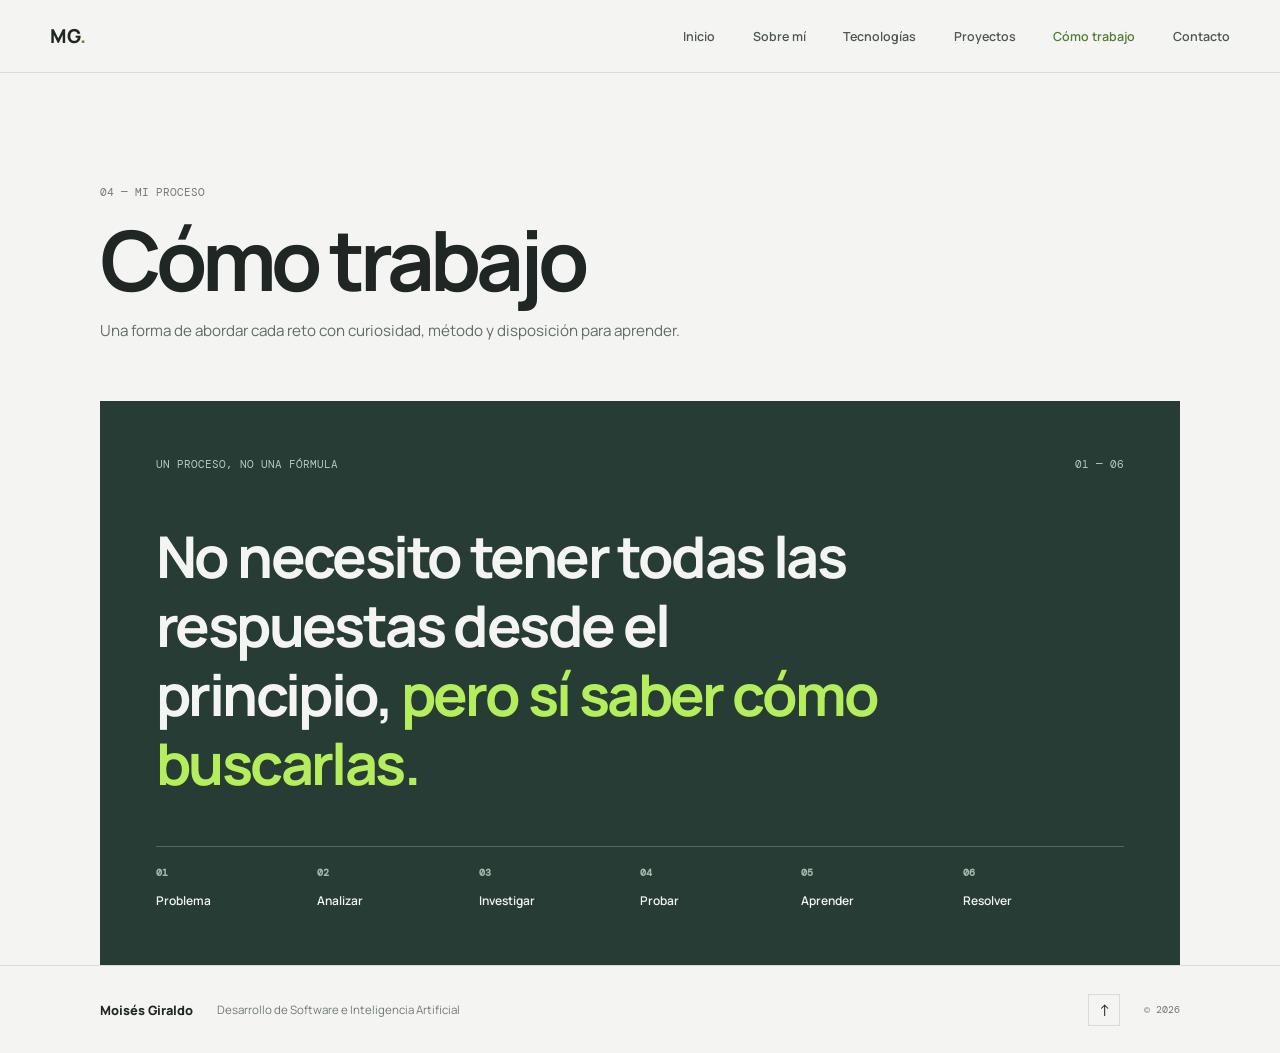
==== como-trabajo.html @ 4a23215d "feat: separar secciones en páginas" ====
<!doctype html>
<html lang="es">
  <head>
    <meta charset="utf-8">
    <meta name="viewport" content="width=device-width, initial-scale=1">
    <meta name="theme-color" content="#f4f5f2">
    <meta name="description" content="Así aborda Moisés Giraldo los problemas y el aprendizaje en sus proyectos.">
    <title>Cómo trabajo | Moisés Giraldo</title>
    <link rel="stylesheet" href="css/styles.css">
    <script src="js/app.js" defer></script>
  </head>
  <body>
    <a class="skip-link" href="#contenido">Saltar al contenido</a>
    <header class="site-header">
      <div class="header-inner">
        <a class="wordmark" href="index.html" aria-label="Moisés Giraldo, ir al inicio">MG<span>.</span></a>
        <button class="menu-toggle" type="button" aria-expanded="false" aria-controls="site-nav" aria-label="Abrir menú"><span></span><span></span></button>
        <nav class="site-nav" id="site-nav" aria-label="Navegación principal">
          <a href="index.html">Inicio</a><a href="sobre-mi.html">Sobre mí</a>
          <a href="tecnologias.html">Tecnologías</a><a href="proyectos.html">Proyectos</a>
          <a href="como-trabajo.html" aria-current="page">Cómo trabajo</a><a href="contacto.html">Contacto</a>
        </nav>
      </div>
    </header>
    <main id="contenido">
      <section class="page-intro section-wrap" aria-labelledby="page-title">
        <p class="eyebrow">04 — Mi proceso</p>
        <h1 class="page-title" id="page-title">Cómo trabajo</h1>
        <p class="page-description">Una forma de abordar cada reto con curiosidad, método y disposición para aprender.</p>
      </section>
      <section class="method page-content section-wrap" aria-labelledby="method-title">
        <div class="method-top"><p class="eyebrow">Un proceso, no una fórmula</p><span class="method-index">01 — 06</span></div>
        <h2 id="method-title">No necesito tener todas las respuestas desde el principio, <span>pero sí saber cómo buscarlas.</span></h2>
        <ol class="process-list">
          <li><span>01</span>Problema</li><li><span>02</span>Analizar</li><li><span>03</span>Investigar</li>
          <li><span>04</span>Probar</li><li><span>05</span>Aprender</li><li><span>06</span>Resolver</li>
        </ol>
      </section>
    </main>
    <footer class="site-footer">
      <a class="footer-name" href="index.html">Moisés Giraldo</a><p>Desarrollo de Software e Inteligencia Artificial</p>
      <a class="back-top" href="index.html" aria-label="Volver al inicio">↑</a><span class="footer-copy">© <span id="year">2026</span></span>
    </footer>
  </body>
</html>
---- css/styles.css ----
@import url('https://fonts.googleapis.com/css2?family=DM+Mono:wght@400;500&family=Manrope:wght@400;500;600;700;800&display=swap');

:root {
  color-scheme: light;
  --paper: #f4f5f2;
  --ink: #202624;
  --muted: #727a75;
  --line: #d9ddd7;
  --accent: #b4ee5c;
  --deep: #263c34;
  --mono: 'DM Mono', 'Courier New', monospace;
  --sans: 'Manrope', 'Segoe UI', sans-serif;
  font-family: var(--sans);
  color: var(--ink);
  background: var(--paper);
  scroll-behavior: smooth;
  scroll-padding-top: 5.5rem;
  overflow-x: clip;
}

*, *::before, *::after { box-sizing: border-box; }
body { width: 100%; margin: 0; min-width: 0; }
a { color: inherit; text-decoration: none; }
button { font: inherit; }
::selection { color: var(--ink); background: var(--accent); }
:focus-visible { outline: 2px solid #537c33; outline-offset: 4px; }

.skip-link { position: absolute; z-index: 10; top: 0.5rem; left: 0.5rem; padding: 0.75rem 1rem; background: var(--accent); transform: translateY(-150%); }
.skip-link:focus { transform: translateY(0); }
.site-header { position: sticky; z-index: 5; top: 0; background: rgb(244 245 242 / 94%); border-bottom: 1px solid var(--line); backdrop-filter: blur(12px); }
.header-inner { width: min(100% - 2.5rem, 1180px); min-height: 4.5rem; margin-inline: auto; display: flex; align-items: center; justify-content: space-between; }
.wordmark { font-weight: 800; font-size: 1.2rem; letter-spacing: 0; }
.wordmark span, .contact h2 span { color: #648b39; }
.site-nav { display: flex; align-items: center; gap: clamp(1rem, 3vw, 2.35rem); }
.site-nav a { color: #4e5752; font-size: 0.78rem; font-weight: 600; transition: color 160ms ease; }
.site-nav a:hover { color: #537c33; }
.site-nav a[aria-current="page"] { color: #537c33; }
.menu-toggle { display: none; }
.section-wrap { width: min(100% - 2.5rem, 1080px); margin-inline: auto; }
.page-intro { padding-block: clamp(4rem, 9vw, 7rem) 2.5rem; }
.page-intro .eyebrow { margin-bottom: 1.1rem; }
.page-title { max-width: 52rem; margin-bottom: 1rem; font-size: clamp(2.8rem, 7vw, 5.2rem); line-height: 1.02; letter-spacing: -0.06em; }
.page-description { max-width: 38rem; margin-bottom: 0; color: #626b65; font-size: 0.95rem; line-height: 1.8; }
.page-content { margin-bottom: clamp(4rem, 9vw, 7rem); }
.page-content.section-rule { border-top: 1px solid var(--line); }
.hero { min-height: min(720px, calc(100svh - 4.5rem)); padding-block: clamp(4.5rem, 10vw, 8rem) 4rem; display: grid; grid-template-columns: minmax(0, 1.2fr) minmax(230px, 0.72fr); align-items: center; gap: clamp(2rem, 8vw, 7rem); position: relative; }
.hero-copy { padding-bottom: 2rem; }
.eyebrow, .method-index, .portrait-index, .empty-count, .contact-pending { font-family: var(--mono); font-size: 0.68rem; letter-spacing: 0; }
.eyebrow { color: var(--muted); text-transform: uppercase; }
.hero .eyebrow { display: flex; align-items: center; gap: 0.6rem; margin: 0 0 1.5rem; }
.status-dot { width: 0.5rem; aspect-ratio: 1; background: #79a84a; border-radius: 50%; box-shadow: 0 0 0 4px rgb(180 238 92 / 30%); }
h1, h2, h3, p { margin-top: 0; }
h1 { margin-bottom: 1rem; font-size: clamp(4rem, 9vw, 7.6rem); line-height: 0.91; letter-spacing: -0.065em; font-weight: 700; }
h1 span { color: #648b39; }
.hero-role { max-width: 24rem; margin-bottom: 0.9rem; font-size: clamp(1rem, 2vw, 1.3rem); font-weight: 700; line-height: 1.4; }
.hero-intro { max-width: 28rem; margin-bottom: 1.8rem; color: #626b65; font-size: 0.95rem; line-height: 1.8; }
.button { min-height: 3rem; display: inline-flex; align-items: center; justify-content: center; gap: 1.6rem; padding: 0.75rem 1.15rem; font-size: 0.8rem; font-weight: 700; transition: background 160ms ease, transform 160ms ease; }
.button-primary { background: var(--deep); color: white; }
.button-primary:hover { background: #395849; transform: translateY(-2px); }
.button-primary span { color: var(--accent); font-size: 1.1rem; }
.portrait { min-height: 390px; max-height: 480px; aspect-ratio: 0.79; justify-self: end; width: min(100%, 350px); position: relative; overflow: hidden; display: flex; flex-direction: column; align-items: center; justify-content: center; background: #e2e7df; color: var(--deep); }
.portrait::before, .portrait::after { content: ''; position: absolute; border: 1px solid rgb(38 60 52 / 15%); border-radius: 50%; width: 75%; aspect-ratio: 1; }
.portrait::after { width: 110%; }
.portrait-index { position: absolute; top: 1.2rem; left: 1.2rem; color: #66766c; }
.portrait-monogram { z-index: 1; font-size: clamp(5rem, 11vw, 8rem); font-weight: 700; letter-spacing: -0.08em; color: rgb(38 60 52 / 78%); }
.portrait-caption { position: absolute; bottom: 1.2rem; left: 1.2rem; font-family: var(--mono); font-size: 0.65rem; line-height: 1.6; color: #66766c; }
.portrait-corner { position: absolute; right: 0; bottom: 0; width: 3rem; aspect-ratio: 1; background: var(--accent); clip-path: polygon(100% 0, 100% 100%, 0 100%); }
.scroll-cue { position: absolute; bottom: 1rem; left: 0; display: flex; gap: 0.65rem; align-items: center; color: var(--muted); font-family: var(--mono); font-size: 0.63rem; text-transform: uppercase; }
.scroll-cue span { font-size: 1rem; color: var(--deep); }
.section-rule { border-top: 1px solid var(--line); }
.about { display: grid; grid-template-columns: 1fr 1fr; gap: clamp(2rem, 8vw, 7rem); padding-block: clamp(4rem, 9vw, 7rem); }
.section-heading .eyebrow { margin-bottom: 1.1rem; }
.section-heading h2, .contact h2 { margin-bottom: 0; font-size: clamp(2.6rem, 6vw, 4.8rem); line-height: 1.03; letter-spacing: -0.06em; }
.section-heading h2 span { color: #648b39; }
.about-copy { align-self: end; max-width: 32rem; padding-bottom: 0.25rem; }
.about-copy p { color: #66706a; font-size: 0.9rem; line-height: 1.85; }
.about-copy .lead { color: var(--ink); font-size: 1.2rem; font-weight: 600; line-height: 1.6; }
.stack, .projects { padding-block: clamp(3.5rem, 7vw, 5rem); }
.section-heading-inline { display: flex; justify-content: space-between; align-items: end; gap: 2rem; margin-bottom: 2.5rem; }
.section-heading-inline h2 { font-size: clamp(2.2rem, 5vw, 3.5rem); }
.section-note { max-width: 17rem; margin-bottom: 0.25rem; color: var(--muted); font-size: 0.8rem; line-height: 1.7; }
.tech-list { display: flex; flex-wrap: wrap; gap: 0.65rem; list-style: none; margin: 0; padding: 0; }
.tech-list li { padding: 0.7rem 0.9rem; border: 1px solid var(--line); color: #3b4640; font-size: 0.78rem; font-weight: 600; }
.projects-empty { min-height: 140px; display: grid; grid-template-columns: 3rem 1fr auto; align-items: center; gap: 1.25rem; border-top: 1px solid var(--line); border-bottom: 1px solid var(--line); }
.empty-mark { width: 2.5rem; aspect-ratio: 1; display: grid; place-items: center; background: var(--accent); color: var(--deep); font-size: 1.4rem; }
.projects-empty h3 { margin-bottom: 0.35rem; font-size: 1rem; }
.projects-empty p { margin: 0; color: var(--muted); font-size: 0.8rem; }
.empty-count { color: var(--muted); }
.project-card { display: grid; grid-template-columns: minmax(0, 1fr) minmax(0, 1fr); gap: 2rem; padding-block: 2rem; border-bottom: 1px solid var(--line); }
.project-card > img { width: 100%; height: auto; aspect-ratio: 3 / 2; object-fit: cover; background: #e2e7df; }
.project-card-copy { align-self: center; }
.project-card h3 { margin-bottom: 0.6rem; font-size: 1.35rem; }
.project-card p { color: var(--muted); font-size: 0.85rem; line-height: 1.7; }
.project-tech, .project-links { display: flex; flex-wrap: wrap; gap: 0.6rem; list-style: none; margin: 1rem 0 0; padding: 0; }
.project-tech li { color: #526057; font-family: var(--mono); font-size: 0.65rem; }
.project-links { gap: 1.25rem; }
.project-links a { color: var(--deep); font-size: 0.75rem; font-weight: 700; }
.project-links a span { color: #648b39; }
.method { margin-block: 1rem 0; padding: clamp(2rem, 5vw, 3.5rem); background: var(--deep); color: #f4f5f2; }
.method-top { display: flex; justify-content: space-between; gap: 1rem; }
.method .eyebrow, .method-index { color: #b9c8be; }
.method h2 { max-width: 47rem; margin: 2.5rem 0 3rem; font-size: clamp(1.8rem, 4.5vw, 3.6rem); line-height: 1.2; letter-spacing: -0.045em; }
.method h2 span { color: var(--accent); }
.process-list { display: grid; grid-template-columns: repeat(6, 1fr); list-style: none; margin: 0; padding: 1.2rem 0 0; border-top: 1px solid rgb(255 255 255 / 22%); }
.process-list li { display: flex; flex-direction: column; gap: 0.8rem; font-size: 0.75rem; font-weight: 600; }
.process-list li span { color: #a6b8ac; font-family: var(--mono); font-size: 0.62rem; }
.contact { display: grid; grid-template-columns: 1fr 1fr; gap: clamp(2rem, 8vw, 7rem); padding-block: clamp(4rem, 9vw, 7rem); }
.contact-list { align-self: center; }
.contact-row { min-height: 3.8rem; display: grid; grid-template-columns: 1fr 1fr auto; align-items: center; gap: 1rem; border-bottom: 1px solid var(--line); font-size: 0.85rem; font-weight: 600; }
.contact-row:first-child { border-top: 1px solid var(--line); }
.contact-row > span:last-child { color: #648b39; font-size: 1rem; }
.contact-pending { color: var(--muted); font-weight: 400; }
.site-footer { min-height: 5.5rem; padding: 1.2rem max(1.25rem, calc((100% - 1080px) / 2)); display: grid; grid-template-columns: auto 1fr auto auto; align-items: center; gap: 1.5rem; border-top: 1px solid var(--line); }
.footer-name { font-size: 0.8rem; font-weight: 800; }
.site-footer p { margin: 0; color: var(--muted); font-size: 0.72rem; }
.back-top { width: 2rem; aspect-ratio: 1; display: grid; place-items: center; border: 1px solid var(--line); }
.footer-copy { color: var(--muted); font-family: var(--mono); font-size: 0.65rem; }

@media (min-width: 1400px) { .hero { min-height: 720px; } }
@media (max-width: 680px) {
  .header-inner { width: min(100% - 2rem, 1180px); min-height: 4rem; }
  .menu-toggle { width: 2.75rem; height: 2.75rem; display: flex; flex-direction: column; align-items: center; justify-content: center; gap: 0.35rem; border: 1px solid var(--line); background: transparent; cursor: pointer; }
  .menu-toggle span { width: 1rem; height: 1px; background: var(--ink); transition: transform 160ms ease; }
  .menu-toggle[aria-expanded="true"] span:first-child { transform: translateY(3px) rotate(45deg); }
  .menu-toggle[aria-expanded="true"] span:last-child { transform: translateY(-3px) rotate(-45deg); }
  .site-nav { position: absolute; top: calc(100% + 1px); left: 0; right: 0; display: none; flex-direction: column; align-items: stretch; gap: 0; padding: 0.5rem 1rem 1rem; background: var(--paper); border-bottom: 1px solid var(--line); }
  .site-nav.is-open { display: flex; }
  .site-nav a { padding: 0.9rem 0.25rem; border-bottom: 1px solid var(--line); font-size: 0.9rem; }
  .section-wrap { width: min(100% - 2rem, 1080px); }
  .page-intro { padding-block: 3.5rem 2rem; }
  .page-title { font-size: clamp(2.8rem, 12vw, 4rem); }
  .hero { min-height: auto; grid-template-columns: 1fr; gap: 2rem; padding-block: 4rem 4.5rem; }
  .hero-copy { padding-bottom: 0; }
  h1 { font-size: clamp(4rem, 17vw, 6rem); }
  .portrait { justify-self: stretch; width: 100%; min-height: 280px; max-height: 360px; aspect-ratio: 1.3; }
  .portrait-monogram { font-size: 6rem; }
  .scroll-cue { bottom: 1rem; }
  .about, .contact { grid-template-columns: 1fr; gap: 2rem; }
  .section-heading h2, .contact h2 { font-size: clamp(2.7rem, 12vw, 4rem); }
  .section-heading-inline { align-items: start; flex-direction: column; gap: 0.8rem; margin-bottom: 1.7rem; }
  .section-heading-inline h2 { font-size: 2.5rem; }
  .section-note { max-width: 24rem; }
  .projects-empty { grid-template-columns: 2.5rem 1fr; gap: 0.9rem; padding-block: 1rem; }
  .empty-count { grid-column: 2; }
  .project-card { grid-template-columns: 1fr; gap: 1.25rem; }
  .method { width: 100%; padding: 2rem 1rem; }
  .method-top { flex-direction: column; gap: 0; }
  .method h2 { margin: 1.7rem 0 2rem; }
  .process-list { grid-template-columns: repeat(3, 1fr); row-gap: 1.4rem; }
  .contact-row { grid-template-columns: 0.8fr 1.4fr auto; gap: 0.4rem; font-size: 0.8rem; }
  .contact-pending { font-size: 0.59rem; }
  .site-footer { grid-template-columns: 1fr auto; gap: 0.5rem 1rem; padding: 1.2rem 1rem; }
  .site-footer p { grid-row: 2; }
  .back-top { grid-column: 2; grid-row: 1; }
  .footer-copy { grid-column: 2; grid-row: 2; justify-self: end; }
}

@media (prefers-reduced-motion: reduce) {
  *, *::before, *::after { scroll-behavior: auto !important; transition-duration: 0.01ms !important; }
}
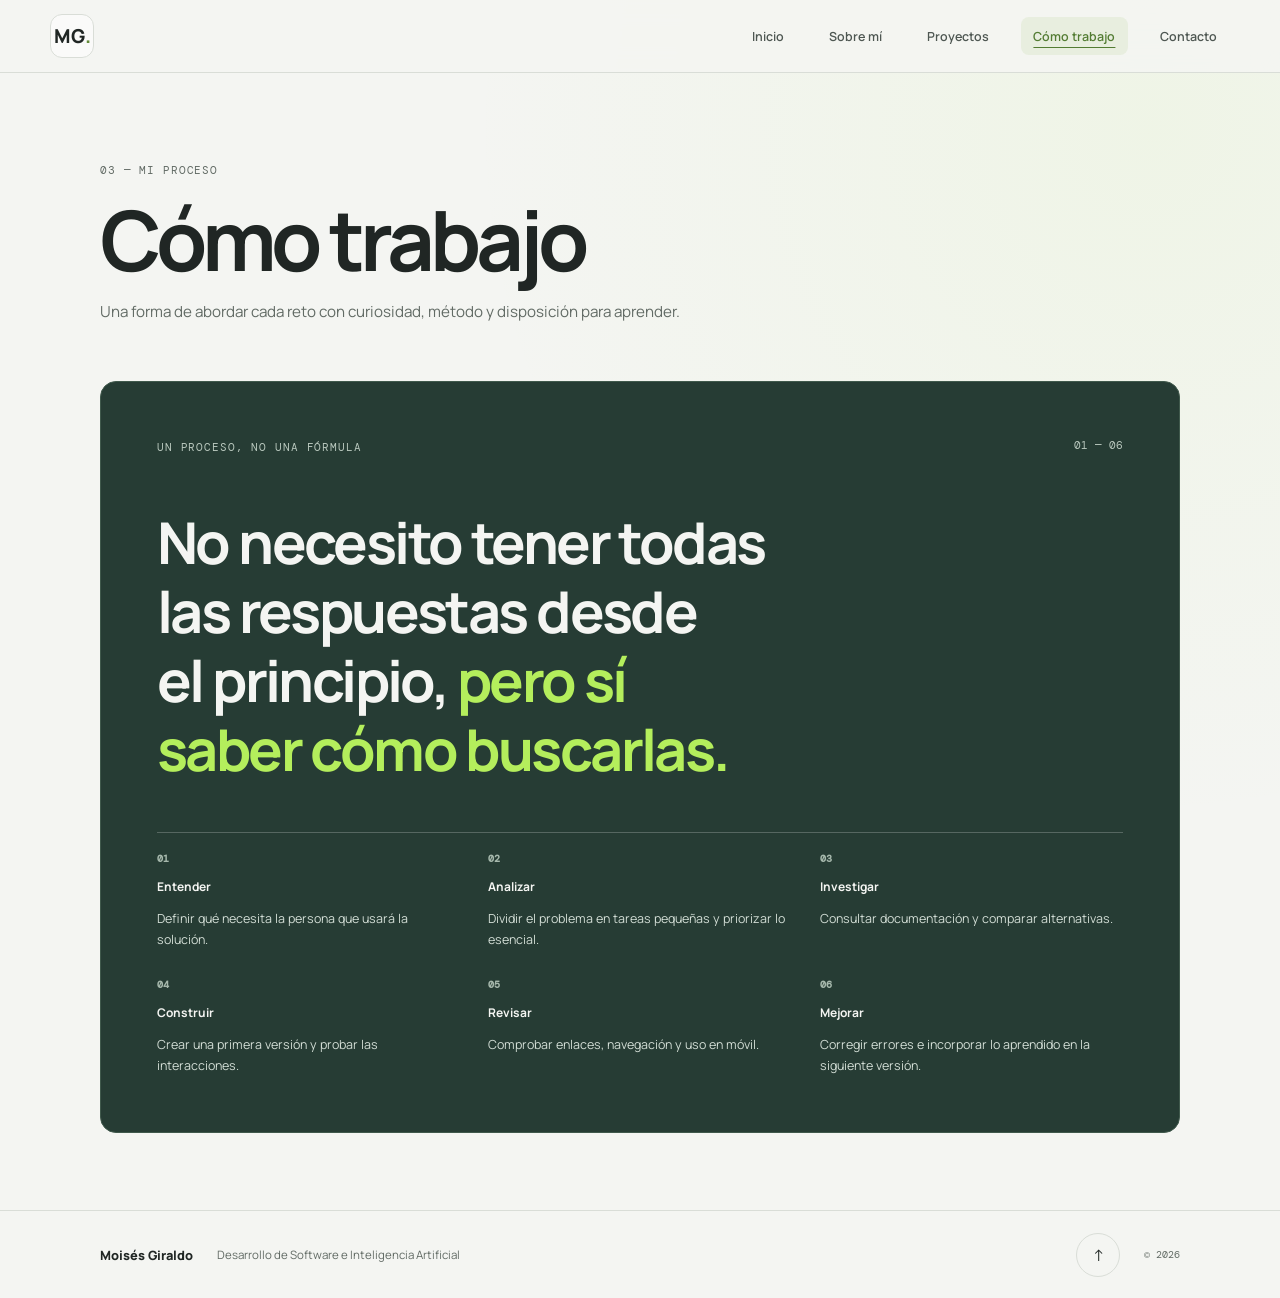
==== commit cc82be1e: "feat: mejorar presentación del portafolio y simplificar README" ====
--- a/como-trabajo.html
+++ b/como-trabajo.html
@@ -17,14 +17,14 @@
         <button class="menu-toggle" type="button" aria-expanded="false" aria-controls="site-nav" aria-label="Abrir menú"><span></span><span></span></button>
         <nav class="site-nav" id="site-nav" aria-label="Navegación principal">
           <a href="index.html">Inicio</a><a href="sobre-mi.html">Sobre mí</a>
-          <a href="tecnologias.html">Tecnologías</a><a href="proyectos.html">Proyectos</a>
+          <a href="proyectos.html">Proyectos</a>
           <a href="como-trabajo.html" aria-current="page">Cómo trabajo</a><a href="contacto.html">Contacto</a>
         </nav>
       </div>
     </header>
     <main id="contenido">
       <section class="page-intro section-wrap" aria-labelledby="page-title">
-        <p class="eyebrow">04 — Mi proceso</p>
+        <p class="eyebrow">03 — Mi proceso</p>
         <h1 class="page-title" id="page-title">Cómo trabajo</h1>
         <p class="page-description">Una forma de abordar cada reto con curiosidad, método y disposición para aprender.</p>
       </section>
@@ -32,8 +32,12 @@
         <div class="method-top"><p class="eyebrow">Un proceso, no una fórmula</p><span class="method-index">01 — 06</span></div>
         <h2 id="method-title">No necesito tener todas las respuestas desde el principio, <span>pero sí saber cómo buscarlas.</span></h2>
         <ol class="process-list">
-          <li><span>01</span>Problema</li><li><span>02</span>Analizar</li><li><span>03</span>Investigar</li>
-          <li><span>04</span>Probar</li><li><span>05</span>Aprender</li><li><span>06</span>Resolver</li>
+          <li><span>01</span><strong>Entender</strong><p>Definir qué necesita la persona que usará la solución.</p></li>
+          <li><span>02</span><strong>Analizar</strong><p>Dividir el problema en tareas pequeñas y priorizar lo esencial.</p></li>
+          <li><span>03</span><strong>Investigar</strong><p>Consultar documentación y comparar alternativas.</p></li>
+          <li><span>04</span><strong>Construir</strong><p>Crear una primera versión y probar las interacciones.</p></li>
+          <li><span>05</span><strong>Revisar</strong><p>Comprobar enlaces, navegación y uso en móvil.</p></li>
+          <li><span>06</span><strong>Mejorar</strong><p>Corregir errores e incorporar lo aprendido en la siguiente versión.</p></li>
         </ol>
       </section>
     </main>
@@ -42,4 +46,4 @@
       <a class="back-top" href="index.html" aria-label="Volver al inicio">↑</a><span class="footer-copy">© <span id="year">2026</span></span>
     </footer>
   </body>
-</html>+</html>
--- a/css/styles.css
+++ b/css/styles.css
@@ -4,7 +4,7 @@
   color-scheme: light;
   --paper: #f4f5f2;
   --ink: #202624;
-  --muted: #727a75;
+  --muted: #626b65;
   --line: #d9ddd7;
   --accent: #b4ee5c;
   --deep: #263c34;
@@ -19,7 +19,8 @@
 }
 
 *, *::before, *::after { box-sizing: border-box; }
-body { width: 100%; margin: 0; min-width: 0; }
+body { width: 100%; margin: 0; min-width: 0; min-height: 100svh; display: flex; flex-direction: column; background: radial-gradient(ellipse at 90% 10%, rgb(180 238 92 / 8%), transparent 42%); }
+main { flex: 1; }
 a { color: inherit; text-decoration: none; }
 button { font: inherit; }
 ::selection { color: var(--ink); background: var(--accent); }
@@ -29,7 +30,7 @@
 .skip-link:focus { transform: translateY(0); }
 .site-header { position: sticky; z-index: 5; top: 0; background: rgb(244 245 242 / 94%); border-bottom: 1px solid var(--line); backdrop-filter: blur(12px); }
 .header-inner { width: min(100% - 2.5rem, 1180px); min-height: 4.5rem; margin-inline: auto; display: flex; align-items: center; justify-content: space-between; }
-.wordmark { font-weight: 800; font-size: 1.2rem; letter-spacing: 0; }
+.wordmark { display: inline-flex; align-items: center; justify-content: center; min-width: 2.75rem; min-height: 2.75rem; border: 1px solid var(--line); border-radius: 0.75rem; background: rgb(255 255 255 / 55%); font-weight: 800; font-size: 1.2rem; letter-spacing: 0; }
 .wordmark span, .contact h2 span { color: #648b39; }
 .site-nav { display: flex; align-items: center; gap: clamp(1rem, 3vw, 2.35rem); }
 .site-nav a { color: #4e5752; font-size: 0.78rem; font-weight: 600; transition: color 160ms ease; }
@@ -37,7 +38,7 @@
 .site-nav a[aria-current="page"] { color: #537c33; }
 .menu-toggle { display: none; }
 .section-wrap { width: min(100% - 2.5rem, 1080px); margin-inline: auto; }
-.page-intro { padding-block: clamp(4rem, 9vw, 7rem) 2.5rem; }
+.page-intro { padding-block: clamp(3.5rem, 7vw, 5.5rem) 2.5rem; }
 .page-intro .eyebrow { margin-bottom: 1.1rem; }
 .page-title { max-width: 52rem; margin-bottom: 1rem; font-size: clamp(2.8rem, 7vw, 5.2rem); line-height: 1.02; letter-spacing: -0.06em; }
 .page-description { max-width: 38rem; margin-bottom: 0; color: #626b65; font-size: 0.95rem; line-height: 1.8; }
@@ -46,25 +47,23 @@
 .hero { min-height: min(720px, calc(100svh - 4.5rem)); padding-block: clamp(4.5rem, 10vw, 8rem) 4rem; display: grid; grid-template-columns: minmax(0, 1.2fr) minmax(230px, 0.72fr); align-items: center; gap: clamp(2rem, 8vw, 7rem); position: relative; }
 .hero-copy { padding-bottom: 2rem; }
 .eyebrow, .method-index, .portrait-index, .empty-count, .contact-pending { font-family: var(--mono); font-size: 0.68rem; letter-spacing: 0; }
-.eyebrow { color: var(--muted); text-transform: uppercase; }
+.eyebrow { color: var(--muted); text-transform: uppercase; letter-spacing: 0.08em; line-height: 1.7; }
 .hero .eyebrow { display: flex; align-items: center; gap: 0.6rem; margin: 0 0 1.5rem; }
 .status-dot { width: 0.5rem; aspect-ratio: 1; background: #79a84a; border-radius: 50%; box-shadow: 0 0 0 4px rgb(180 238 92 / 30%); }
 h1, h2, h3, p { margin-top: 0; }
+h1, h2, h3 { text-wrap: balance; }
 h1 { margin-bottom: 1rem; font-size: clamp(4rem, 9vw, 7.6rem); line-height: 0.91; letter-spacing: -0.065em; font-weight: 700; }
 h1 span { color: #648b39; }
 .hero-role { max-width: 24rem; margin-bottom: 0.9rem; font-size: clamp(1rem, 2vw, 1.3rem); font-weight: 700; line-height: 1.4; }
 .hero-intro { max-width: 28rem; margin-bottom: 1.8rem; color: #626b65; font-size: 0.95rem; line-height: 1.8; }
-.button { min-height: 3rem; display: inline-flex; align-items: center; justify-content: center; gap: 1.6rem; padding: 0.75rem 1.15rem; font-size: 0.8rem; font-weight: 700; transition: background 160ms ease, transform 160ms ease; }
+.button { min-height: 3rem; display: inline-flex; align-items: center; justify-content: center; gap: 1.6rem; padding: 0.85rem 1.25rem; border-radius: 0.65rem; font-size: 0.8rem; font-weight: 700; transition: background 160ms ease, transform 160ms ease; }
 .button-primary { background: var(--deep); color: white; }
 .button-primary:hover { background: #395849; transform: translateY(-2px); }
 .button-primary span { color: var(--accent); font-size: 1.1rem; }
-.portrait { min-height: 390px; max-height: 480px; aspect-ratio: 0.79; justify-self: end; width: min(100%, 350px); position: relative; overflow: hidden; display: flex; flex-direction: column; align-items: center; justify-content: center; background: #e2e7df; color: var(--deep); }
-.portrait::before, .portrait::after { content: ''; position: absolute; border: 1px solid rgb(38 60 52 / 15%); border-radius: 50%; width: 75%; aspect-ratio: 1; }
-.portrait::after { width: 110%; }
-.portrait-index { position: absolute; top: 1.2rem; left: 1.2rem; color: #66766c; }
-.portrait-monogram { z-index: 1; font-size: clamp(5rem, 11vw, 8rem); font-weight: 700; letter-spacing: -0.08em; color: rgb(38 60 52 / 78%); }
-.portrait-caption { position: absolute; bottom: 1.2rem; left: 1.2rem; font-family: var(--mono); font-size: 0.65rem; line-height: 1.6; color: #66766c; }
-.portrait-corner { position: absolute; right: 0; bottom: 0; width: 3rem; aspect-ratio: 1; background: var(--accent); clip-path: polygon(100% 0, 100% 100%, 0 100%); }
+.portrait { min-height: 390px; max-height: 480px; aspect-ratio: 0.79; justify-self: end; width: min(100%, 350px); position: relative; overflow: hidden; border: 6px solid #fff; border-radius: 1.25rem; background: #e2e7df; box-shadow: 0 20px 48px -24px rgb(38 60 52 / 35%); }
+.portrait-photo { position: absolute; inset: 0; width: 100%; height: 100%; object-fit: cover; object-position: center 30%; }
+.portrait-index { position: absolute; z-index: 1; top: 1.2rem; left: 1.2rem; padding: 0.5rem 0.65rem; border: 1px solid rgb(255 255 255 / 25%); border-radius: 0.4rem; background: rgb(32 38 36 / 78%); color: #fff; }
+.portrait-corner { position: absolute; z-index: 1; right: 0; bottom: 0; width: 3rem; aspect-ratio: 1; background: var(--accent); clip-path: polygon(100% 0, 100% 100%, 0 100%); }
 .scroll-cue { position: absolute; bottom: 1rem; left: 0; display: flex; gap: 0.65rem; align-items: center; color: var(--muted); font-family: var(--mono); font-size: 0.63rem; text-transform: uppercase; }
 .scroll-cue span { font-size: 1rem; color: var(--deep); }
 .section-rule { border-top: 1px solid var(--line); }
@@ -75,28 +74,42 @@
 .about-copy { align-self: end; max-width: 32rem; padding-bottom: 0.25rem; }
 .about-copy p { color: #66706a; font-size: 0.9rem; line-height: 1.85; }
 .about-copy .lead { color: var(--ink); font-size: 1.2rem; font-weight: 600; line-height: 1.6; }
-.stack, .projects { padding-block: clamp(3.5rem, 7vw, 5rem); }
+.projects { padding-block: clamp(3.5rem, 7vw, 5rem); }
 .section-heading-inline { display: flex; justify-content: space-between; align-items: end; gap: 2rem; margin-bottom: 2.5rem; }
 .section-heading-inline h2 { font-size: clamp(2.2rem, 5vw, 3.5rem); }
 .section-note { max-width: 17rem; margin-bottom: 0.25rem; color: var(--muted); font-size: 0.8rem; line-height: 1.7; }
-.tech-list { display: flex; flex-wrap: wrap; gap: 0.65rem; list-style: none; margin: 0; padding: 0; }
-.tech-list li { padding: 0.7rem 0.9rem; border: 1px solid var(--line); color: #3b4640; font-size: 0.78rem; font-weight: 600; }
-.projects-empty { min-height: 140px; display: grid; grid-template-columns: 3rem 1fr auto; align-items: center; gap: 1.25rem; border-top: 1px solid var(--line); border-bottom: 1px solid var(--line); }
-.empty-mark { width: 2.5rem; aspect-ratio: 1; display: grid; place-items: center; background: var(--accent); color: var(--deep); font-size: 1.4rem; }
-.projects-empty h3 { margin-bottom: 0.35rem; font-size: 1rem; }
-.projects-empty p { margin: 0; color: var(--muted); font-size: 0.8rem; }
-.empty-count { color: var(--muted); }
-.project-card { display: grid; grid-template-columns: minmax(0, 1fr) minmax(0, 1fr); gap: 2rem; padding-block: 2rem; border-bottom: 1px solid var(--line); }
-.project-card > img { width: 100%; height: auto; aspect-ratio: 3 / 2; object-fit: cover; background: #e2e7df; }
-.project-card-copy { align-self: center; }
-.project-card h3 { margin-bottom: 0.6rem; font-size: 1.35rem; }
-.project-card p { color: var(--muted); font-size: 0.85rem; line-height: 1.7; }
-.project-tech, .project-links { display: flex; flex-wrap: wrap; gap: 0.6rem; list-style: none; margin: 1rem 0 0; padding: 0; }
-.project-tech li { color: #526057; font-family: var(--mono); font-size: 0.65rem; }
-.project-links { gap: 1.25rem; }
-.project-links a { color: var(--deep); font-size: 0.75rem; font-weight: 700; }
-.project-links a span { color: #648b39; }
-.method { margin-block: 1rem 0; padding: clamp(2rem, 5vw, 3.5rem); background: var(--deep); color: #f4f5f2; }
+.featured-projects { padding-block: 1rem clamp(3.5rem, 7vw, 5rem); }
+.featured-heading { margin-bottom: 1.5rem; }
+.featured-project-grid { display: grid; grid-template-columns: repeat(2, minmax(0, 1fr)); gap: 1rem; }
+.featured-project { min-width: 0; padding: 0.6rem; border: 1px solid var(--line); border-radius: 1rem; background: rgb(255 255 255 / 72%); box-shadow: 0 5px 20px rgb(38 60 52 / 3%); transition: border-color 180ms ease, box-shadow 180ms ease; }
+.featured-project:hover, .featured-project:focus-within { border-color: #93aa82; box-shadow: 0 12px 28px rgb(38 60 52 / 9%); }
+.featured-project-toggle { border-radius: 0.6rem; }
+.featured-project-toggle { position: relative; width: 100%; display: block; overflow: hidden; aspect-ratio: 1.55; padding: 0; border: 0; background: var(--deep); color: #fff; text-align: left; cursor: pointer; }
+.featured-project-toggle > img { position: absolute; inset: 0; width: 100%; height: 100%; display: block; object-fit: cover; transition: transform 220ms ease; }
+.featured-project-toggle::after { position: absolute; inset: 35% 0 0; content: ''; background: linear-gradient(transparent, rgb(20 25 23 / 96%)); }
+.featured-project-toggle:hover > img, .featured-project-toggle:focus-visible > img, .featured-project.is-open .featured-project-toggle > img { transform: scale(1.025); }
+.featured-project-meta { position: absolute; z-index: 1; right: 1rem; bottom: 1rem; left: 1rem; display: flex; align-items: end; justify-content: space-between; gap: 1rem; }
+.featured-project-title { font-size: 1.1rem; font-weight: 700; }
+.featured-project-prompt { padding: 0.4rem 0.55rem; border: 1px solid rgb(255 255 255 / 35%); border-radius: 0.35rem; background: rgb(20 25 23 / 50%); font-family: var(--mono); font-size: 0.66rem; white-space: nowrap; }
+.project-tech-preview { position: absolute; z-index: 1; right: 1rem; bottom: 3.6rem; left: 1rem; display: flex; flex-wrap: wrap; gap: 0.45rem; opacity: 0; transform: translateY(0.4rem); transition: opacity 180ms ease, transform 180ms ease; }
+.project-tech-preview span { padding: 0.35rem 0.5rem; border: 1px solid rgb(255 255 255 / 44%); background: rgb(20 25 23 / 72%); color: #fff; font-family: var(--mono); font-size: 0.62rem; }
+.featured-project:hover .project-tech-preview, .featured-project:focus-within .project-tech-preview, .featured-project.is-open .project-tech-preview { opacity: 1; transform: translateY(0); }
+.featured-project-actions { display: flex; gap: 0.5rem; margin-inline: 0.5rem; padding-block: 0.75rem 0.5rem; border-top: 1px solid var(--line); }
+.featured-project-actions[hidden] { display: none; }
+.featured-project-actions .project-action { flex: 1; }
+.projects-more { margin-bottom: clamp(4rem, 9vw, 7rem); padding-top: clamp(3rem, 6vw, 4.5rem); }
+.projects-more .section-heading-inline { margin-bottom: 1.5rem; }
+.project-list { border-top: 1px solid var(--line); }
+.project-entry { min-height: 5.5rem; display: grid; grid-template-columns: 3rem minmax(0, 1fr) auto; align-items: center; gap: 1.25rem; border-bottom: 1px solid var(--line); }
+.project-number { color: var(--muted); font-family: var(--mono); font-size: 0.68rem; }
+.project-entry h2, .project-entry h3 { margin: 0; font-size: clamp(1rem, 2vw, 1.25rem); font-weight: 600; }
+.project-actions { display: flex; align-items: center; justify-content: flex-end; flex-wrap: wrap; gap: 0.5rem; }
+.project-action { min-height: 2.5rem; display: inline-flex; align-items: center; justify-content: center; gap: 0.4rem; padding: 0.55rem 0.7rem; border: 1px solid var(--line); background: transparent; color: var(--deep); font: 700 0.68rem var(--sans); text-decoration: none; white-space: nowrap; }
+.project-action:not(:disabled) { cursor: pointer; }
+.project-action:disabled { color: var(--muted); opacity: 0.58; cursor: not-allowed; }
+.project-action.project-page:not(:disabled) { border-color: var(--deep); background: var(--deep); color: #fff; }
+.project-repo span { color: #648b39; }
+.method { margin-block: 1rem clamp(3rem, 6vw, 5rem); padding: clamp(2rem, 5vw, 3.5rem); border: 1px solid #40594c; border-radius: 1rem; background: var(--deep); color: #f4f5f2; }
 .method-top { display: flex; justify-content: space-between; gap: 1rem; }
 .method .eyebrow, .method-index { color: #b9c8be; }
 .method h2 { max-width: 47rem; margin: 2.5rem 0 3rem; font-size: clamp(1.8rem, 4.5vw, 3.6rem); line-height: 1.2; letter-spacing: -0.045em; }
@@ -105,15 +118,17 @@
 .process-list li { display: flex; flex-direction: column; gap: 0.8rem; font-size: 0.75rem; font-weight: 600; }
 .process-list li span { color: #a6b8ac; font-family: var(--mono); font-size: 0.62rem; }
 .contact { display: grid; grid-template-columns: 1fr 1fr; gap: clamp(2rem, 8vw, 7rem); padding-block: clamp(4rem, 9vw, 7rem); }
-.contact-list { align-self: center; }
+.contact-list { min-width: 0; align-self: center; padding: 0.4rem 1.25rem; border: 1px solid var(--line); border-radius: 0.85rem; background: rgb(255 255 255 / 65%); }
 .contact-row { min-height: 3.8rem; display: grid; grid-template-columns: 1fr 1fr auto; align-items: center; gap: 1rem; border-bottom: 1px solid var(--line); font-size: 0.85rem; font-weight: 600; }
-.contact-row:first-child { border-top: 1px solid var(--line); }
+.contact-row:first-child { border-top: 0; }
+.contact-row:last-child { border-bottom: 0; }
 .contact-row > span:last-child { color: #648b39; font-size: 1rem; }
 .contact-pending { color: var(--muted); font-weight: 400; }
 .site-footer { min-height: 5.5rem; padding: 1.2rem max(1.25rem, calc((100% - 1080px) / 2)); display: grid; grid-template-columns: auto 1fr auto auto; align-items: center; gap: 1.5rem; border-top: 1px solid var(--line); }
 .footer-name { font-size: 0.8rem; font-weight: 800; }
 .site-footer p { margin: 0; color: var(--muted); font-size: 0.72rem; }
-.back-top { width: 2rem; aspect-ratio: 1; display: grid; place-items: center; border: 1px solid var(--line); }
+.back-top { width: 2.75rem; aspect-ratio: 1; display: grid; place-items: center; border: 1px solid var(--line); border-radius: 50%; transition: background 160ms ease; }
+.back-top:hover { background: var(--accent); }
 .footer-copy { color: var(--muted); font-family: var(--mono); font-size: 0.65rem; }
 
 @media (min-width: 1400px) { .hero { min-height: 720px; } }
@@ -132,18 +147,21 @@
   .hero { min-height: auto; grid-template-columns: 1fr; gap: 2rem; padding-block: 4rem 4.5rem; }
   .hero-copy { padding-bottom: 0; }
   h1 { font-size: clamp(4rem, 17vw, 6rem); }
-  .portrait { justify-self: stretch; width: 100%; min-height: 280px; max-height: 360px; aspect-ratio: 1.3; }
-  .portrait-monogram { font-size: 6rem; }
+  .portrait { justify-self: stretch; width: 100%; min-height: 320px; max-height: 440px; aspect-ratio: 0.85; }
   .scroll-cue { bottom: 1rem; }
   .about, .contact { grid-template-columns: 1fr; gap: 2rem; }
   .section-heading h2, .contact h2 { font-size: clamp(2.7rem, 12vw, 4rem); }
   .section-heading-inline { align-items: start; flex-direction: column; gap: 0.8rem; margin-bottom: 1.7rem; }
   .section-heading-inline h2 { font-size: 2.5rem; }
   .section-note { max-width: 24rem; }
-  .projects-empty { grid-template-columns: 2.5rem 1fr; gap: 0.9rem; padding-block: 1rem; }
-  .empty-count { grid-column: 2; }
-  .project-card { grid-template-columns: 1fr; gap: 1.25rem; }
-  .method { width: 100%; padding: 2rem 1rem; }
+  .featured-project-grid { grid-template-columns: 1fr; }
+  .featured-project-toggle { aspect-ratio: 1.25; }
+  .featured-project-meta { right: 0.8rem; bottom: 0.8rem; left: 0.8rem; }
+  .featured-project-title { font-size: 1rem; }
+  .project-tech-preview { right: 0.8rem; bottom: 3.4rem; left: 0.8rem; }
+  .project-entry { grid-template-columns: 2rem minmax(0, 1fr); gap: 0.75rem; padding-block: 0.9rem; }
+  .project-actions { grid-column: 2; justify-content: flex-start; }
+  .method { padding: 2rem 1.25rem; }
   .method-top { flex-direction: column; gap: 0; }
   .method h2 { margin: 1.7rem 0 2rem; }
   .process-list { grid-template-columns: repeat(3, 1fr); row-gap: 1.4rem; }
@@ -157,4 +175,75 @@
 
 @media (prefers-reduced-motion: reduce) {
   *, *::before, *::after { scroll-behavior: auto !important; transition-duration: 0.01ms !important; }
-}+}
+
+@media (hover: none) {
+  .project-tech-preview { opacity: 1; transform: none; }
+}
+/* Ajustes de lectura y acceso a la información profesional. */
+.hero-actions { display: flex; flex-wrap: wrap; gap: 0.75rem; }
+.button-secondary { border: 1px solid var(--deep); color: var(--deep); }
+.button-secondary:hover { background: #e2e7df; }
+.skill-list { display: flex; flex-wrap: wrap; gap: 0.5rem; margin: 0 0 1.8rem; padding: 0; list-style: none; }
+.skill-list li { padding: 0.45rem 0.75rem; border: 1px solid #d2dfc8; border-radius: 2rem; background: #eaf0e4; font: 0.72rem var(--mono); color: var(--deep); }
+.featured-project-grid { gap: 2rem 1.25rem; align-items: start; }
+.project-summary { margin: 0; padding: 1rem 0.5rem 0.8rem; color: #626b65; font-size: 0.88rem; line-height: 1.75; }
+.project-status { padding: 0.55rem 0.7rem; color: var(--muted); font-size: 0.72rem; }
+.project-action { min-height: 2.75rem; border-radius: 0.45rem; transition: background 160ms ease, border-color 160ms ease; }
+.project-action:hover { border-color: #93aa82; background: #eaf0e4; }
+.project-action.project-page:hover { background: #395849; }
+.process-list { gap: 1.25rem; }
+.process-list li p { margin: 0; color: #d2ddd5; font-size: 0.78rem; font-weight: 400; line-height: 1.7; }
+.contact-note { margin-top: 1rem; color: var(--muted); font-size: 0.8rem; line-height: 1.7; }
+.contact-row > span:nth-child(2) { min-width: 0; overflow-wrap: anywhere; }
+a.contact-row:hover { background: #e2e7df; }
+.site-nav a[aria-current="page"] { text-decoration: underline; text-underline-offset: 0.4rem; }
+
+/* Portadas panorámicas de todos los repositorios. */
+.repository-gallery { margin-bottom: clamp(3rem, 7vw, 6rem); }
+.repository-gallery-heading { display: flex; justify-content: space-between; flex-wrap: wrap; gap: 0.5rem 2rem; padding-block: 1rem; border-top: 1px solid var(--line); }
+.repository-gallery-heading p { margin: 0; color: var(--muted); font-size: 0.75rem; line-height: 1.7; }
+.repository-cover-list { display: grid; gap: 1.25rem; }
+.repository-cover { position: relative; isolation: isolate; min-height: 260px; overflow: hidden; border-radius: 0.85rem; background: #15241f; color: #fff; box-shadow: 0 8px 24px rgb(25 38 32 / 8%); }
+.repository-cover-image { position: absolute; inset: 0; z-index: -2; width: 100%; height: 100%; object-fit: cover; object-position: center; transition: transform 300ms ease; }
+.repository-cover::before { position: absolute; inset: 0; z-index: -1; content: ''; background: linear-gradient(90deg, rgb(8 17 14 / 94%) 0%, rgb(8 17 14 / 83%) 32%, rgb(8 17 14 / 35%) 66%, rgb(8 17 14 / 8%) 100%); }
+.repository-cover-content { max-width: 42rem; padding: clamp(1.5rem, 3vw, 2.25rem); }
+.repository-index { display: block; margin-bottom: 0.85rem; color: #d0e4c3; font: 0.65rem var(--mono); letter-spacing: 0.1em; }
+.repository-cover h2 { margin: 0 0 0.65rem; font-size: clamp(1.65rem, 3.3vw, 2.65rem); font-weight: 700; line-height: 1.1; letter-spacing: -0.045em; }
+.repository-cover-content > p { max-width: 30rem; margin-bottom: 1rem; color: #e2e8e3; font-size: 0.85rem; line-height: 1.65; }
+.repository-tech { display: flex; flex-wrap: wrap; gap: 0.4rem; margin: 0 0 1rem; padding: 0; list-style: none; }
+.repository-tech li { padding: 0.3rem 0.5rem; border: 1px solid rgb(255 255 255 / 28%); border-radius: 0.25rem; background: rgb(8 17 14 / 45%); color: #edf4e9; font: 0.65rem var(--mono); }
+.repository-links { display: flex; flex-wrap: wrap; gap: 0.6rem; }
+.cover-link { display: inline-flex; align-items: center; justify-content: center; gap: 0.9rem; min-height: 44px; padding: 0.65rem 0.9rem; border: 1px solid rgb(255 255 255 / 55%); border-radius: 0.4rem; background: rgb(8 17 14 / 65%); color: #fff; font-size: 0.75rem; font-weight: 700; transition: background 160ms ease, color 160ms ease; }
+.cover-link-primary { border-color: #b4ee5c; background: #b4ee5c; color: #15241f; }
+.cover-link:hover { border-color: #fff; background: #fff; color: #15241f; }
+.cover-link:focus-visible { outline: 3px solid #b4ee5c; outline-offset: 4px; }
+@media (hover: hover) {
+  .repository-cover:hover .repository-cover-image { transform: scale(1.025); }
+}
+@media (max-width: 680px) {
+  .repository-cover { min-height: 300px; }
+  .repository-cover-image { object-position: 70% center; }
+  .repository-cover::before { background: linear-gradient(90deg, rgb(8 17 14 / 91%), rgb(8 17 14 / 68%) 65%, rgb(8 17 14 / 35%)); }
+  .repository-cover-content { padding: 1.5rem 1.25rem; }
+  .repository-cover h2 { font-size: clamp(1.65rem, 7vw, 2.25rem); }
+}
+@media (min-width: 681px) {
+  .site-nav { gap: clamp(0.25rem, 1.5vw, 1.25rem); }
+  .site-nav a { padding: 0.65rem 0.8rem; border-radius: 0.5rem; }
+  .site-nav a[aria-current="page"] { background: #e8eedf; }
+  .process-list { grid-template-columns: repeat(3, minmax(0, 1fr)); gap: 1.75rem; }
+  .contact-row { grid-template-columns: 4.5rem minmax(0, 1fr) auto; }
+}
+@media (max-width: 680px) {
+  .process-list { grid-template-columns: repeat(2, minmax(0, 1fr)); }
+  .project-tech-preview { opacity: 1; transform: none; bottom: auto; top: 0.8rem; }
+  .featured-project-meta { flex-wrap: wrap; gap: 0.4rem; }
+  .featured-project-actions { flex-wrap: wrap; }
+  .site-nav { position: static; display: flex; width: 100%; }
+  .header-inner { flex-wrap: wrap; }
+  .menu-toggle { display: none; }
+  .js .menu-toggle { display: flex; }
+  .js .site-nav { position: absolute; display: none; }
+  .js .site-nav.is-open { display: flex; }
+}
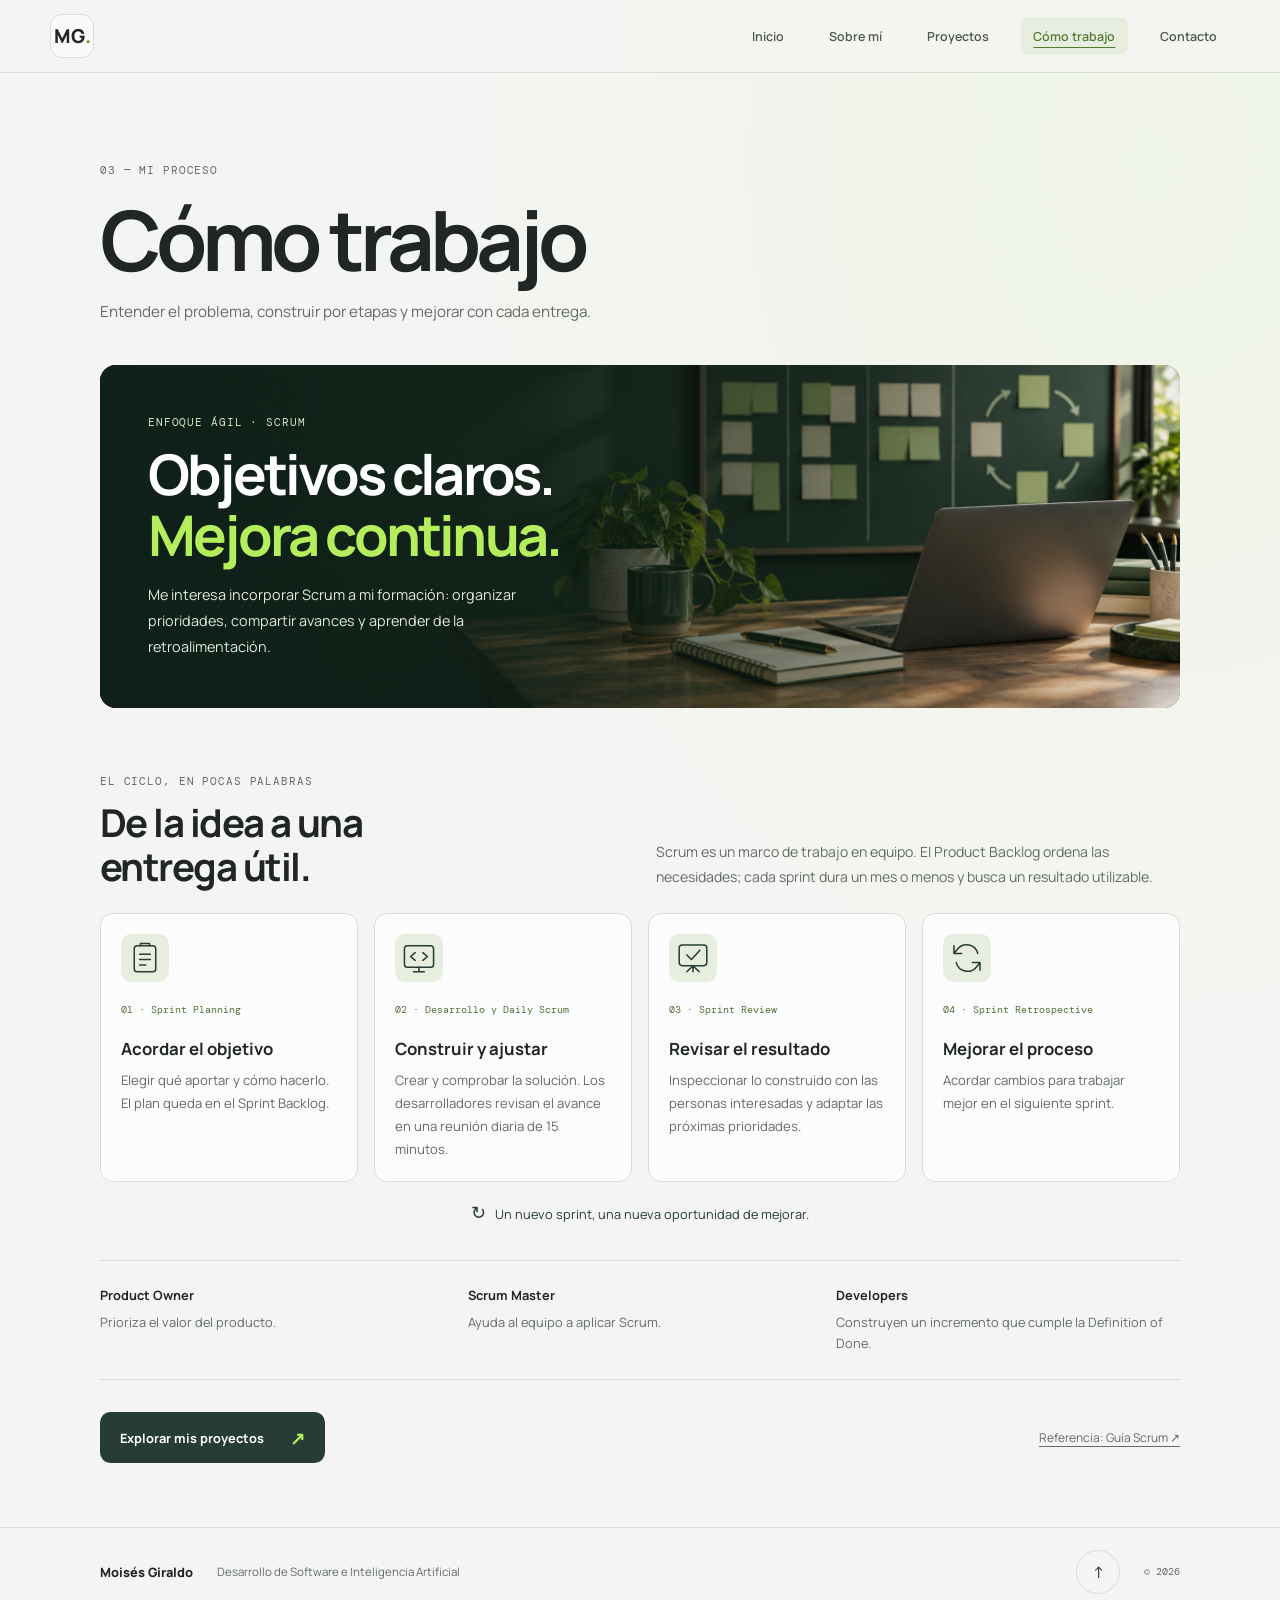
==== commit 8ab18710: "feat: incorporar Scrum y aclarar la evolución de los proyectos" ====
--- a/como-trabajo.html
+++ b/como-trabajo.html
@@ -26,19 +26,46 @@
       <section class="page-intro section-wrap" aria-labelledby="page-title">
         <p class="eyebrow">03 — Mi proceso</p>
         <h1 class="page-title" id="page-title">Cómo trabajo</h1>
-        <p class="page-description">Una forma de abordar cada reto con curiosidad, método y disposición para aprender.</p>
+        <p class="page-description">Entender el problema, construir por etapas y mejorar con cada entrega.</p>
       </section>
-      <section class="method page-content section-wrap" aria-labelledby="method-title">
-        <div class="method-top"><p class="eyebrow">Un proceso, no una fórmula</p><span class="method-index">01 — 06</span></div>
-        <h2 id="method-title">No necesito tener todas las respuestas desde el principio, <span>pero sí saber cómo buscarlas.</span></h2>
-        <ol class="process-list">
-          <li><span>01</span><strong>Entender</strong><p>Definir qué necesita la persona que usará la solución.</p></li>
-          <li><span>02</span><strong>Analizar</strong><p>Dividir el problema en tareas pequeñas y priorizar lo esencial.</p></li>
-          <li><span>03</span><strong>Investigar</strong><p>Consultar documentación y comparar alternativas.</p></li>
-          <li><span>04</span><strong>Construir</strong><p>Crear una primera versión y probar las interacciones.</p></li>
-          <li><span>05</span><strong>Revisar</strong><p>Comprobar enlaces, navegación y uso en móvil.</p></li>
-          <li><span>06</span><strong>Mejorar</strong><p>Corregir errores e incorporar lo aprendido en la siguiente versión.</p></li>
+      <section class="work-hero section-wrap" aria-labelledby="method-title">
+        <img src="assets/proceso-scrum.jpg" alt="" width="2172" height="724" decoding="async" fetchpriority="high">
+        <div class="work-hero-copy">
+          <p class="eyebrow">Enfoque ágil · Scrum</p>
+          <h2 id="method-title">Objetivos claros.<br><span>Mejora continua.</span></h2>
+          <p>Me interesa incorporar Scrum a mi formación: organizar prioridades, compartir avances y aprender de la retroalimentación.</p>
+        </div>
+      </section>
+      <section class="scrum-section section-wrap" aria-labelledby="scrum-title">
+        <div class="scrum-heading">
+          <div><p class="eyebrow">El ciclo, en pocas palabras</p><h2 id="scrum-title">De la idea a una entrega útil.</h2></div>
+          <p>Scrum es un marco de trabajo en equipo. El Product Backlog ordena las necesidades; cada sprint dura un mes o menos y busca un resultado utilizable.</p>
+        </div>
+        <ol class="scrum-steps">
+          <li>
+            <svg class="scrum-icon" viewBox="0 0 48 48" aria-hidden="true"><rect x="10" y="8" width="28" height="34" rx="4"/><path d="M18 8V5h12v3M17 19h14M17 26h14M17 33h8"/></svg>
+            <span class="scrum-step-label">01 · Sprint Planning</span><h3>Acordar el objetivo</h3><p>Elegir qué aportar y cómo hacerlo. El plan queda en el Sprint Backlog.</p>
+          </li>
+          <li>
+            <svg class="scrum-icon" viewBox="0 0 48 48" aria-hidden="true"><rect x="5" y="8" width="38" height="28" rx="4"/><path d="m19 17-6 5 6 5m10-10 6 5-6 5M17 42h14M24 36v6"/></svg>
+            <span class="scrum-step-label">02 · Desarrollo y Daily Scrum</span><h3>Construir y ajustar</h3><p>Crear y comprobar la solución. Los desarrolladores revisan el avance en una reunión diaria de 15 minutos.</p>
+          </li>
+          <li>
+            <svg class="scrum-icon" viewBox="0 0 48 48" aria-hidden="true"><rect x="6" y="7" width="36" height="27" rx="4"/><path d="m16 20 6 6 11-12M24 34v8m-8 0 8-8 8 8"/></svg>
+            <span class="scrum-step-label">03 · Sprint Review</span><h3>Revisar el resultado</h3><p>Inspeccionar lo construido con las personas interesadas y adaptar las próximas prioridades.</p>
+          </li>
+          <li>
+            <svg class="scrum-icon" viewBox="0 0 48 48" aria-hidden="true"><path d="M38 18A15 15 0 0 0 12 12l-5 6m0-10v10h10M10 30a15 15 0 0 0 26 6l5-6m0 10V30H31"/></svg>
+            <span class="scrum-step-label">04 · Sprint Retrospective</span><h3>Mejorar el proceso</h3><p>Acordar cambios para trabajar mejor en el siguiente sprint.</p>
+          </li>
         </ol>
+        <p class="scrum-repeat"><span aria-hidden="true">↻</span> Un nuevo sprint, una nueva oportunidad de mejorar.</p>
+        <div class="scrum-roles" aria-label="Responsabilidades en Scrum">
+          <p><strong>Product Owner</strong>Prioriza el valor del producto.</p>
+          <p><strong>Scrum Master</strong>Ayuda al equipo a aplicar Scrum.</p>
+          <p><strong>Developers</strong>Construyen un incremento que cumple la Definition of Done.</p>
+        </div>
+        <div class="work-next"><a class="button button-primary" href="proyectos.html">Explorar mis proyectos <span aria-hidden="true">↗</span></a><a class="scrum-source" href="https://scrumguides.org/scrum-guide.html" target="_blank" rel="noopener noreferrer">Referencia: Guía Scrum <span aria-hidden="true">↗</span></a></div>
       </section>
     </main>
     <footer class="site-footer">
--- a/css/styles.css
+++ b/css/styles.css
@@ -199,6 +199,40 @@
 a.contact-row:hover { background: #e2e7df; }
 .site-nav a[aria-current="page"] { text-decoration: underline; text-underline-offset: 0.4rem; }
 
+/* Proceso de trabajo y resumen visual de Scrum. */
+.work-hero { position: relative; isolation: isolate; overflow: hidden; border-radius: 1rem; background: var(--deep); color: #fff; }
+.work-hero > img { position: absolute; inset: 0; z-index: -2; width: 100%; height: 100%; object-fit: cover; object-position: 65% center; }
+.work-hero::before { position: absolute; inset: 0; z-index: -1; content: ''; background: linear-gradient(90deg, rgb(15 32 24 / 96%), rgb(15 32 24 / 80%) 40%, rgb(15 32 24 / 5%)); }
+.work-hero-copy { max-width: 36rem; padding: clamp(1.5rem, 4vw, 3rem); }
+.work-hero .eyebrow { color: #d4e8c5; }
+.work-hero h2 { margin-bottom: 1rem; font-size: clamp(2rem, 4.5vw, 3.5rem); line-height: 1.1; letter-spacing: -0.05em; }
+.work-hero h2 span { color: var(--accent); }
+.work-hero-copy > p:last-child { max-width: 27rem; margin: 0; color: #e1e9e2; font-size: 0.9rem; line-height: 1.8; }
+.scrum-section { padding-block: clamp(2.5rem, 5vw, 4rem); }
+.scrum-heading { display: grid; grid-template-columns: 1fr 1fr; align-items: end; gap: 2rem; margin-bottom: 1.5rem; }
+.scrum-heading h2 { margin: 0; max-width: 25rem; font-size: clamp(1.75rem, 3vw, 2.5rem); line-height: 1.15; letter-spacing: -0.04em; }
+.scrum-heading > p { margin: 0; color: var(--muted); font-size: 0.88rem; line-height: 1.8; }
+.scrum-steps { display: grid; grid-template-columns: repeat(4, minmax(0, 1fr)); gap: 1rem; padding: 0; margin: 0; list-style: none; }
+.scrum-steps li { padding: 1.25rem; border: 1px solid var(--line); border-radius: 0.8rem; background: rgb(255 255 255 / 70%); }
+.scrum-icon { display: block; width: 3rem; height: 3rem; margin-bottom: 1.25rem; padding: 0.35rem; border-radius: 0.65rem; background: #e8eedf; fill: none; stroke: var(--deep); stroke-width: 2; stroke-linecap: round; stroke-linejoin: round; }
+.scrum-step-label { display: block; min-height: 2.5em; color: #537039; font: 0.65rem/1.6 var(--mono); }
+.scrum-steps h3 { margin: 0.6rem 0; font-size: 1.05rem; line-height: 1.3; }
+.scrum-steps p { margin: 0; color: var(--muted); font-size: 0.82rem; line-height: 1.75; }
+.scrum-repeat { margin: 1rem 0 2rem; color: var(--deep); font-size: 0.8rem; text-align: center; line-height: 1.7; }
+.scrum-repeat span { margin-right: 0.4rem; font-size: 1.1rem; }
+.scrum-roles { display: grid; grid-template-columns: repeat(3, minmax(0, 1fr)); gap: 1.5rem; padding-block: 1.5rem; border-block: 1px solid var(--line); }
+.scrum-roles p { margin: 0; color: var(--muted); font-size: 0.8rem; line-height: 1.7; }
+.scrum-roles strong { display: block; margin-bottom: 0.3rem; color: var(--ink); }
+.work-next { display: flex; flex-wrap: wrap; justify-content: space-between; align-items: center; gap: 1.5rem; margin-top: 2rem; }
+.scrum-source { padding-block: 0.75rem; color: var(--muted); font-size: 0.75rem; text-decoration: underline; text-underline-offset: 0.25rem; }
+@media (max-width: 900px) { .scrum-steps { grid-template-columns: repeat(2, minmax(0, 1fr)); } }
+@media (max-width: 680px) {
+  .scrum-heading { grid-template-columns: 1fr; gap: 1rem; }
+  .work-hero::before { background: rgb(15 32 24 / 80%); }
+  .scrum-roles { grid-template-columns: 1fr; gap: 1rem; }
+}
+@media (max-width: 420px) { .scrum-steps { grid-template-columns: 1fr; } }
+
 /* Portadas panorámicas de todos los repositorios. */
 .repository-gallery { margin-bottom: clamp(3rem, 7vw, 6rem); }
 .repository-gallery-heading { display: flex; justify-content: space-between; flex-wrap: wrap; gap: 0.5rem 2rem; padding-block: 1rem; border-top: 1px solid var(--line); }
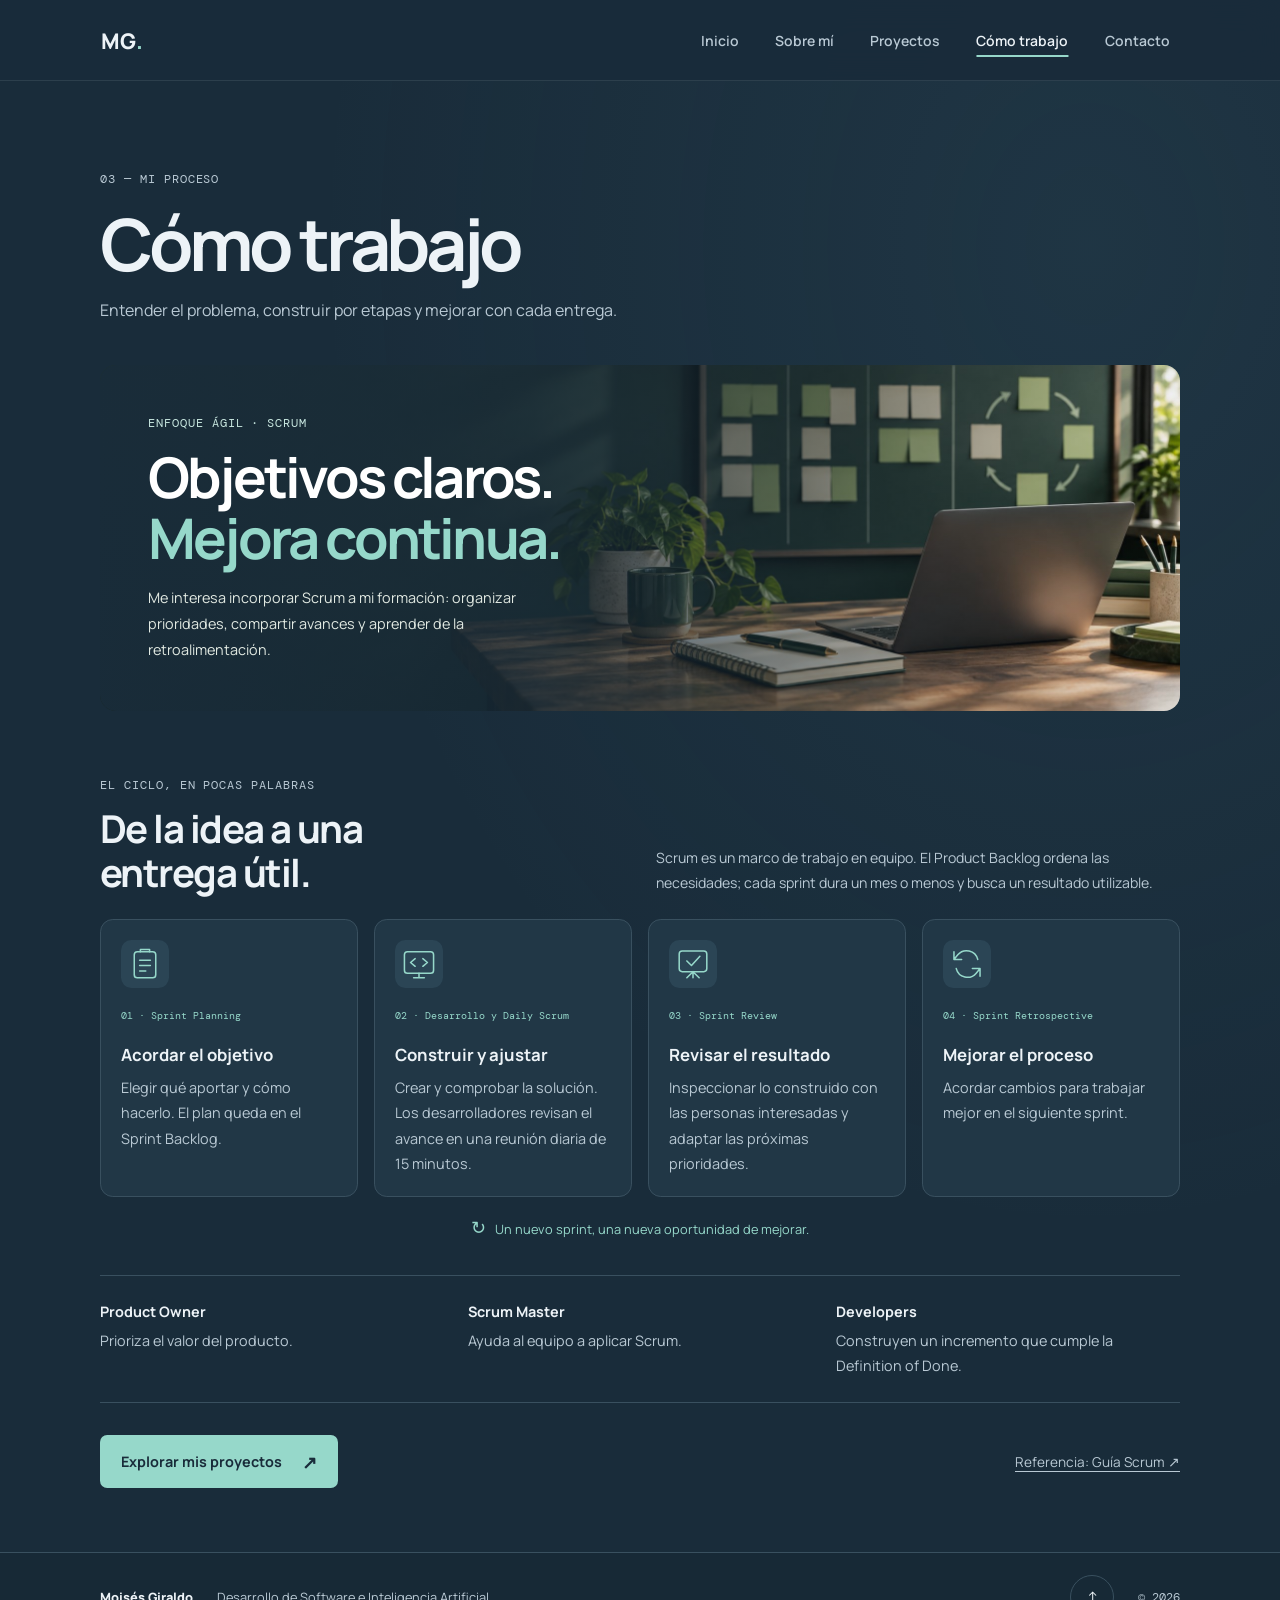
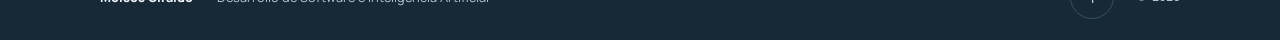
==== commit 6eff4337: "feat: unificar diseño del portafolio con tema azul petróleo" ====
--- a/como-trabajo.html
+++ b/como-trabajo.html
@@ -3,7 +3,7 @@
   <head>
     <meta charset="utf-8">
     <meta name="viewport" content="width=device-width, initial-scale=1">
-    <meta name="theme-color" content="#f4f5f2">
+    <meta name="theme-color" content="#192c3a">
     <meta name="description" content="Así aborda Moisés Giraldo los problemas y el aprendizaje en sus proyectos.">
     <title>Cómo trabajo | Moisés Giraldo</title>
     <link rel="stylesheet" href="css/styles.css">
--- a/css/styles.css
+++ b/css/styles.css
@@ -1,13 +1,14 @@
 @import url('https://fonts.googleapis.com/css2?family=DM+Mono:wght@400;500&family=Manrope:wght@400;500;600;700;800&display=swap');
 
 :root {
-  color-scheme: light;
-  --paper: #f4f5f2;
-  --ink: #202624;
-  --muted: #626b65;
-  --line: #d9ddd7;
-  --accent: #b4ee5c;
-  --deep: #263c34;
+  color-scheme: dark;
+  --paper: #192c3a;
+  --ink: #edf3f7;
+  --muted: #b9c9d4;
+  --line: #39505f;
+  --accent: #96d8ca;
+  --deep: #213746;
+  --surface: #213746;
   --mono: 'DM Mono', 'Courier New', monospace;
   --sans: 'Manrope', 'Segoe UI', sans-serif;
   font-family: var(--sans);
@@ -23,7 +24,7 @@
 main { flex: 1; }
 a { color: inherit; text-decoration: none; }
 button { font: inherit; }
-::selection { color: var(--ink); background: var(--accent); }
+::selection { color: var(--paper); background: var(--accent); }
 :focus-visible { outline: 2px solid #537c33; outline-offset: 4px; }
 
 .skip-link { position: absolute; z-index: 10; top: 0.5rem; left: 0.5rem; padding: 0.75rem 1rem; background: var(--accent); transform: translateY(-150%); }
@@ -281,3 +282,66 @@
   .js .site-nav { position: absolute; display: none; }
   .js .site-nav.is-open { display: flex; }
 }
+
+/* Tema compartido por todas las páginas: petróleo, slate y menta. */
+body { background: radial-gradient(ellipse at 85% 15%, rgb(74 118 139 / 12%), transparent 50%), var(--paper); }
+:focus-visible { outline: 3px solid var(--accent); outline-offset: 5px; }
+.skip-link { color: var(--paper); }
+.site-header { background: rgb(25 44 58 / 97%); border-bottom-color: rgb(185 201 212 / 12%); backdrop-filter: blur(16px); }
+.header-inner { width: min(100% - 3rem, 1080px); min-height: 5rem; gap: 1rem; }
+.wordmark { padding: 0; border: 0; border-radius: 0; background: transparent; color: var(--ink); font-size: 1.35rem; }
+.wordmark span, .contact h2 span, .section-heading h2 span, h1 span { color: var(--accent); }
+.site-nav { gap: clamp(0.2rem, 1.2vw, 1rem); }
+.site-nav a { padding: 0.85rem 0.65rem; border-radius: 0.3rem; color: var(--muted); font-size: 0.875rem; transition: color 180ms ease, background 180ms ease; }
+.site-nav a:hover { color: var(--ink); background: rgb(185 201 212 / 6%); }
+.site-nav a[aria-current="page"] { background: transparent; color: var(--ink); text-decoration-color: var(--accent); text-decoration-thickness: 2px; text-underline-offset: 0.55rem; }
+.menu-toggle { border-color: var(--line); border-radius: 0.5rem; }
+.section-wrap { width: min(100% - 3rem, 1080px); }
+.page-description, .hero-intro, .about-copy p, .project-summary { color: var(--muted); font-size: 1rem; }
+.eyebrow { font-size: 0.75rem; }
+.page-title { font-size: clamp(2.8rem, 6vw, 4.5rem); }
+.about, .contact { grid-template-columns: minmax(0, 1fr) minmax(0, 1fr); }
+.about-copy { min-width: 0; }
+.about-copy .lead { color: var(--ink); }
+.section-heading h2, .contact h2 { font-size: clamp(2.3rem, 5vw, 4rem); }
+.button { min-height: 3.1rem; padding: 0.85rem 1.25rem; border: 1px solid transparent; border-radius: 0.45rem; font-size: 0.9rem; gap: 1.25rem; transition: background 180ms ease, border-color 180ms ease, transform 180ms ease; }
+.button-primary { background: var(--accent); color: var(--paper); }
+.button-primary span { color: inherit; }
+.button-primary:hover { background: #b4e7dc; }
+.button-secondary { border-color: #718795; color: var(--ink); background: transparent; }
+.button-secondary:hover { background: var(--surface); border-color: var(--muted); }
+.contact-list, .scrum-steps li, .featured-project { background: var(--surface); border-color: var(--line); box-shadow: none; }
+.contact-row { min-height: 4.5rem; font-size: 0.9rem; transition: background 180ms ease; }
+a.contact-row:hover { background: #294251; }
+.contact-row > span:last-child { color: var(--accent); }
+.scrum-icon { background: #2b4555; stroke: var(--accent); }
+.scrum-step-label, .scrum-repeat { color: var(--accent); }
+.scrum-steps p, .scrum-roles p { font-size: 0.9rem; }
+.scrum-source { font-size: 0.85rem; }
+.work-hero { background: var(--surface); }
+.work-hero::before { background: linear-gradient(90deg, rgb(25 44 58 / 96%), rgb(25 44 58 / 80%) 40%, rgb(25 44 58 / 5%)); }
+.work-hero .eyebrow, .repository-index { color: #c7e6df; }
+.repository-cover { background: var(--surface); box-shadow: 0 8px 24px rgb(0 0 0 / 10%); }
+.cover-link-primary { border-color: var(--accent); background: var(--accent); color: var(--paper); }
+.cover-link:focus-visible { outline-color: var(--accent); }
+.cover-link-primary:hover { border-color: #b4e7dc; background: #b4e7dc; color: var(--paper); }
+.project-action { color: var(--ink); }
+.project-action:hover { border-color: var(--accent); background: var(--surface); }
+.project-repo span { color: var(--accent); }
+.site-footer { background: #172936; border-top-color: var(--line); }
+.site-footer p { font-size: 0.8rem; }
+.footer-copy { font-size: 0.75rem; }
+.back-top:hover { color: var(--paper); }
+@media (max-width: 680px) {
+  .header-inner, .section-wrap { width: calc(100% - 2rem); }
+  .header-inner { min-height: 4.5rem; }
+  .site-nav { gap: 0; background: var(--paper); border-bottom-color: var(--line); max-height: calc(100dvh - 4.5rem); overflow-y: auto; }
+  .site-nav a { padding: 0.95rem 0.5rem; font-size: 1rem; }
+  .about, .contact { grid-template-columns: minmax(0, 1fr); }
+  .contact-list { padding-inline: 0.85rem; }
+  .contact-row { grid-template-columns: 4.5rem minmax(0, 1fr) auto; font-size: 0.85rem; }
+  .work-hero::before { background: rgb(25 44 58 / 85%); }
+}
+@media (prefers-reduced-motion: reduce) {
+  .button-primary:hover { transform: none; }
+}
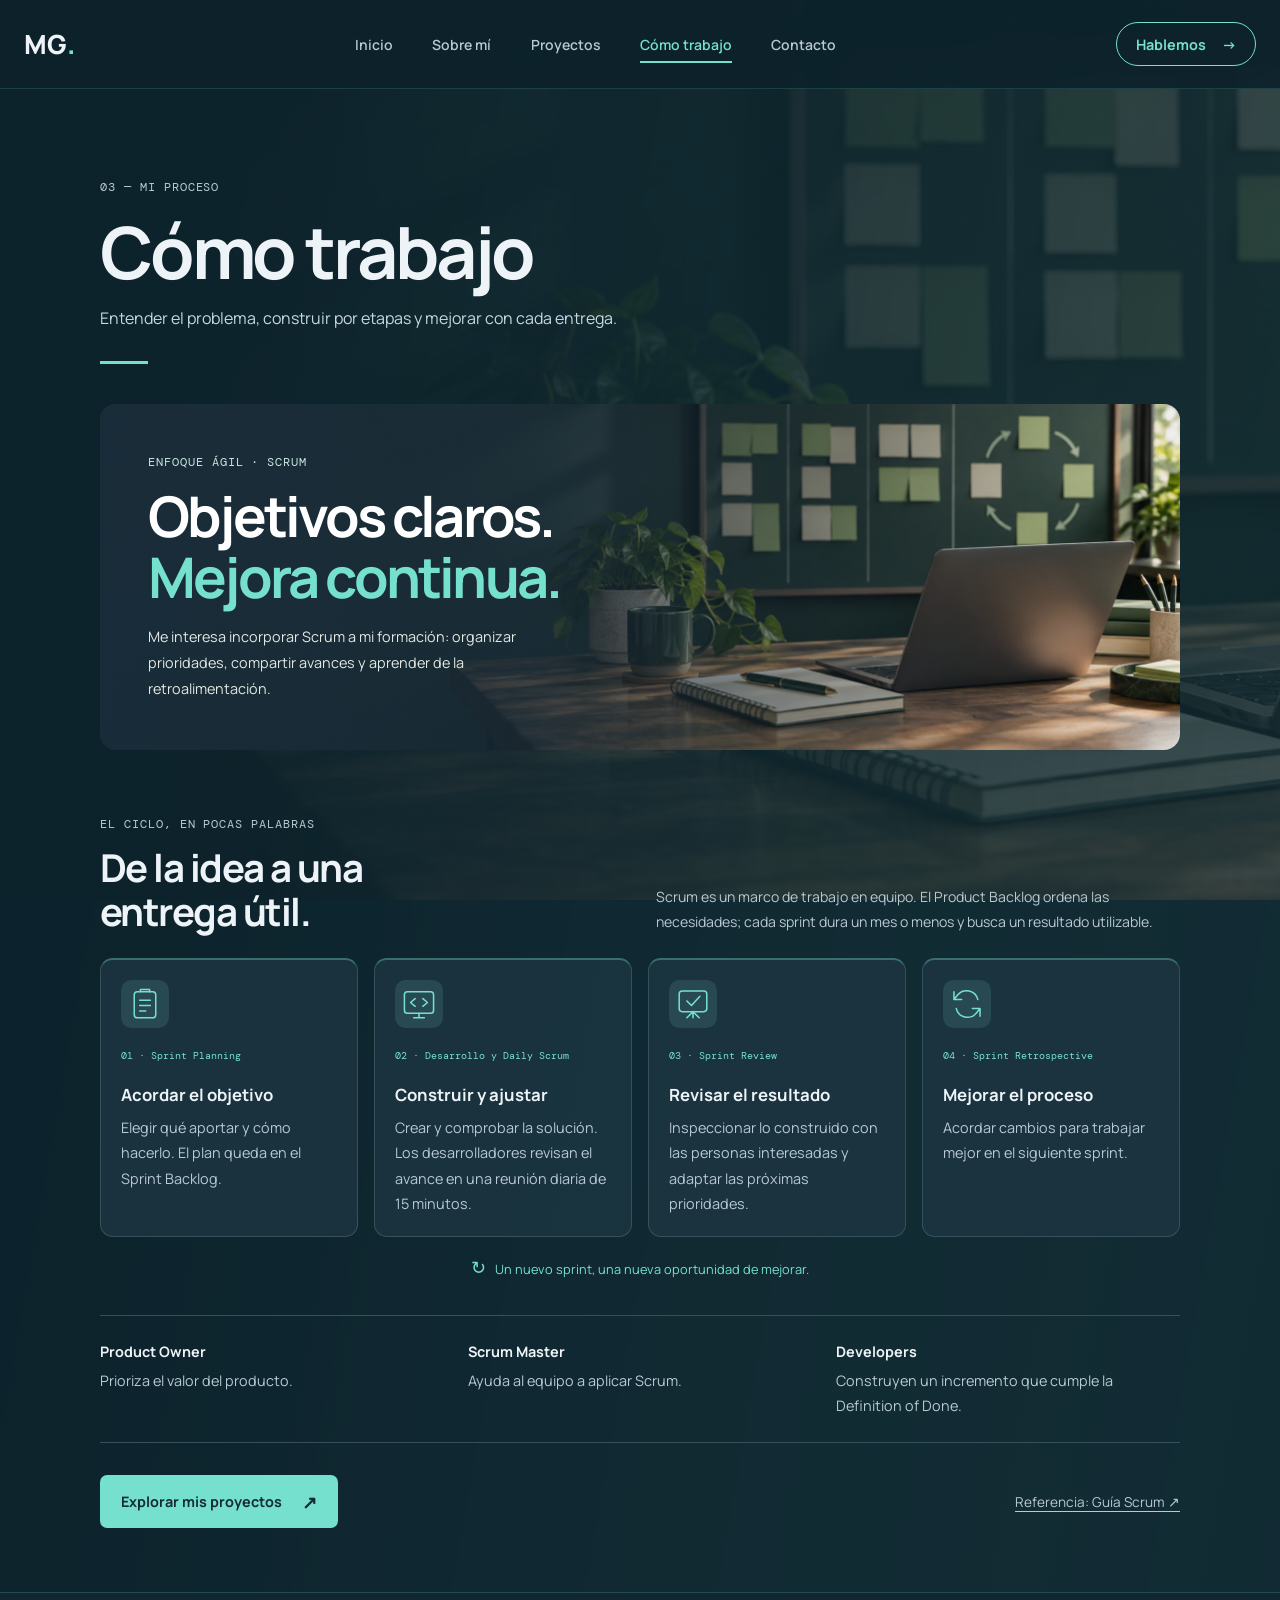
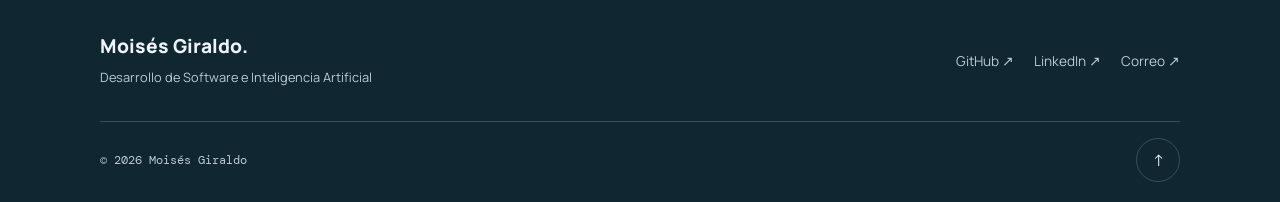
==== commit 7082b346: "feat: actualizar portafolio y aplicar identidad visual" ====
--- a/como-trabajo.html
+++ b/como-trabajo.html
@@ -8,6 +8,7 @@
     <title>Cómo trabajo | Moisés Giraldo</title>
     <link rel="stylesheet" href="css/styles.css">
     <script src="js/app.js" defer></script>
+    <link rel="stylesheet" href="css/visual.css">
   </head>
   <body>
     <a class="skip-link" href="#contenido">Saltar al contenido</a>
@@ -20,6 +21,7 @@
           <a href="proyectos.html">Proyectos</a>
           <a href="como-trabajo.html" aria-current="page">Cómo trabajo</a><a href="contacto.html">Contacto</a>
         </nav>
+        <a class="header-cta" href="contacto.html">Hablemos <span aria-hidden="true">→</span></a>
       </div>
     </header>
     <main id="contenido">
@@ -69,8 +71,17 @@
       </section>
     </main>
     <footer class="site-footer">
-      <a class="footer-name" href="index.html">Moisés Giraldo</a><p>Desarrollo de Software e Inteligencia Artificial</p>
-      <a class="back-top" href="index.html" aria-label="Volver al inicio">↑</a><span class="footer-copy">© <span id="year">2026</span></span>
+      <div class="footer-inner">
+        <div class="footer-top">
+          <div><a class="footer-name" href="index.html">Moisés Giraldo<span aria-hidden="true">.</span></a><p>Desarrollo de Software e Inteligencia Artificial</p></div>
+          <nav class="footer-links" aria-label="Perfiles y contacto">
+            <a href="https://github.com/ellmoi" target="_blank" rel="noopener noreferrer">GitHub ↗</a>
+            <a href="https://www.linkedin.com/in/moises-giraldo-7874b9283" target="_blank" rel="noopener noreferrer">LinkedIn ↗</a>
+            <a href="mailto:moises10giraldo@gmail.com">Correo ↗</a>
+          </nav>
+        </div>
+        <div class="footer-bottom"><span class="footer-copy">© <span id="year">2026</span> Moisés Giraldo</span><a class="back-top" href="index.html" aria-label="Volver al inicio">↑</a></div>
+      </div>
     </footer>
   </body>
 </html>
--- a/css/visual.css
+++ b/css/visual.css
@@ -0,0 +1,70 @@
+/* Identidad visual común: se carga después de los estilos de cada página. */
+:root { --paper: #142b35; --surface: #1c3540; --deep: #1c3540; --accent: #75e0cd; --line: #36515b; }
+body {
+  background: linear-gradient(100deg, rgb(12 34 44 / 97%) 15%, rgb(17 43 51 / 85%) 65%, rgb(17 43 51 / 78%)), url('../assets/proceso-scrum.jpg') center top / auto 900px no-repeat, var(--paper);
+}
+.home-intro { background: transparent; }
+.site-header, .site-header.home-header { background: rgb(13 34 43 / 90%); border-bottom: 1px solid rgb(117 224 205 / 16%); }
+.site-header .header-inner { width: min(100% - 3rem, 1240px); min-height: 5.5rem; }
+.site-header .wordmark { font-size: 1.65rem; }
+.site-header .site-nav a { position: relative; padding-inline: 0.75rem; }
+.site-header .site-nav a[aria-current="page"] { text-decoration: none; color: var(--accent); }
+.site-header .site-nav a[aria-current="page"]::after { position: absolute; bottom: 0.25rem; left: 0.75rem; right: 0.75rem; height: 2px; background: var(--accent); content: ''; }
+.header-cta { display: inline-flex; align-items: center; justify-content: center; gap: 1rem; min-height: 44px; padding: 0.65rem 1.15rem; border: 1px solid var(--accent); border-radius: 2rem; color: var(--accent); font-size: 0.9rem; font-weight: 700; transition: background 180ms ease, color 180ms ease; }
+.header-cta:hover { color: var(--paper); background: var(--accent); }
+.home-intro .hero { padding-block: clamp(3rem, 6vw, 5rem); }
+.home-intro .hero .eyebrow { display: inline-flex; padding: 0.5rem 0.85rem; border: 1px solid rgb(117 224 205 / 35%); border-radius: 2rem; background: rgb(24 79 79 / 35%); color: #dcefe9; }
+.home-intro h1 { font-size: clamp(3rem, 6vw, 5rem); }
+.home-intro h1 span { color: var(--accent); }
+.home-intro .hero-role { color: #c7e5e9; }
+.home-intro .portrait { aspect-ratio: auto; border: 1px solid rgb(117 224 205 / 60%); padding: 0; border-radius: 1.6rem; box-shadow: 12px -12px 0 -1px #213e47, 12px -12px 0 0 rgb(117 224 205 / 35%); }
+.home-intro .portrait-photo { position: static; display: block; width: 100%; height: auto; object-fit: contain; }
+.home-intro .technologies { background: rgb(15 37 47 / 55%); border-top-color: rgb(117 224 205 / 20%); padding: 2rem clamp(1rem, 3vw, 2rem) 2.5rem; margin-bottom: 4rem; border-radius: 0 0 1rem 1rem; }
+.home-intro .skill-list li { background: rgb(36 65 76 / 70%); }
+.page-intro { position: relative; padding-bottom: 2.5rem; }
+.page-intro::after { content: ''; display: block; width: 3rem; height: 3px; margin-top: 1.75rem; background: var(--accent); }
+.page-title { letter-spacing: -0.045em; }
+.page-description { color: #c6d7df; }
+.about { padding-block: 3rem; }
+.about-copy { padding: 1.5rem; border-left: 2px solid rgb(117 224 205 / 35%); background: rgb(28 53 64 / 65%); border-radius: 0 0.8rem 0.8rem 0; }
+.contact { padding-block: 3rem; }
+.contact-list { background: rgb(28 53 64 / 85%); border-color: rgb(117 224 205 / 25%); }
+.contact-row > span:last-child { transition: transform 180ms ease; }
+.contact-row:hover > span:last-child { transform: translate(2px, -2px); }
+.repository-cover { border: 1px solid rgb(185 201 212 / 18%); }
+.repository-gallery-heading { border-top: 0; }
+.scrum-steps li { background: rgb(28 53 64 / 88%); border-top: 2px solid rgb(117 224 205 / 35%); }
+.scrum-icon { background: #284952; }
+.site-footer { display: block; padding: 0; background: #102731; border-top: 1px solid rgb(117 224 205 / 20%); }
+.footer-inner { width: min(100% - 3rem, 1080px); margin-inline: auto; padding-block: 2.5rem 1.25rem; }
+.footer-top { display: flex; justify-content: space-between; align-items: center; flex-wrap: wrap; gap: 1.5rem; padding-bottom: 2rem; }
+.site-footer .footer-name { display: inline-block; margin-bottom: 0.5rem; font-size: 1.2rem; }
+.site-footer .footer-top p { max-width: 28rem; line-height: 1.7; }
+.footer-links { display: flex; flex-wrap: wrap; gap: 0.5rem 1.25rem; }
+.footer-links a { display: inline-flex; align-items: center; min-height: 44px; color: var(--muted); font-size: 0.85rem; transition: color 180ms ease; }
+.footer-links a:hover { color: var(--accent); }
+.footer-bottom { display: flex; align-items: center; justify-content: space-between; gap: 1rem; padding-top: 1rem; border-top: 1px solid var(--line); }
+.site-footer .back-top { width: 2.75rem; }
+@media (min-width: 681px) and (max-width: 960px) {
+  .site-header .header-inner { gap: 0.3rem; }
+  .site-header .site-nav { gap: 0; }
+  .site-header .site-nav a { padding-inline: 0.4rem; font-size: 0.8rem; }
+  .header-cta { padding-inline: 0.8rem; gap: 0.5rem; font-size: 0.8rem; }
+}
+@media (max-width: 680px) {
+  body { background-size: auto, auto 1000px; }
+  .site-header .header-inner { width: calc(100% - 2rem); min-height: 4.5rem; gap: 0.75rem; }
+  .site-header .wordmark { margin-right: auto; }
+  .site-header .menu-toggle { order: 3; }
+  .site-header .site-nav { order: 4; background: #142b35; }
+  .header-cta { padding: 0.5rem 0.8rem; gap: 0.6rem; font-size: 0.8rem; }
+  .home-intro .hero .eyebrow { font-size: 0.65rem; letter-spacing: 0.015em; }
+  .home-intro .portrait { width: min(calc(100% - 12px), 320px); }
+  .home-intro .technologies { padding-inline: 1rem; margin-bottom: 2.5rem; }
+  .about-copy { padding: 1.25rem; }
+  .footer-inner { width: calc(100% - 2rem); }
+  .footer-top { align-items: start; flex-direction: column; }
+}
+@media (prefers-reduced-motion: reduce) {
+  .contact-row:hover > span:last-child { transform: none; }
+}
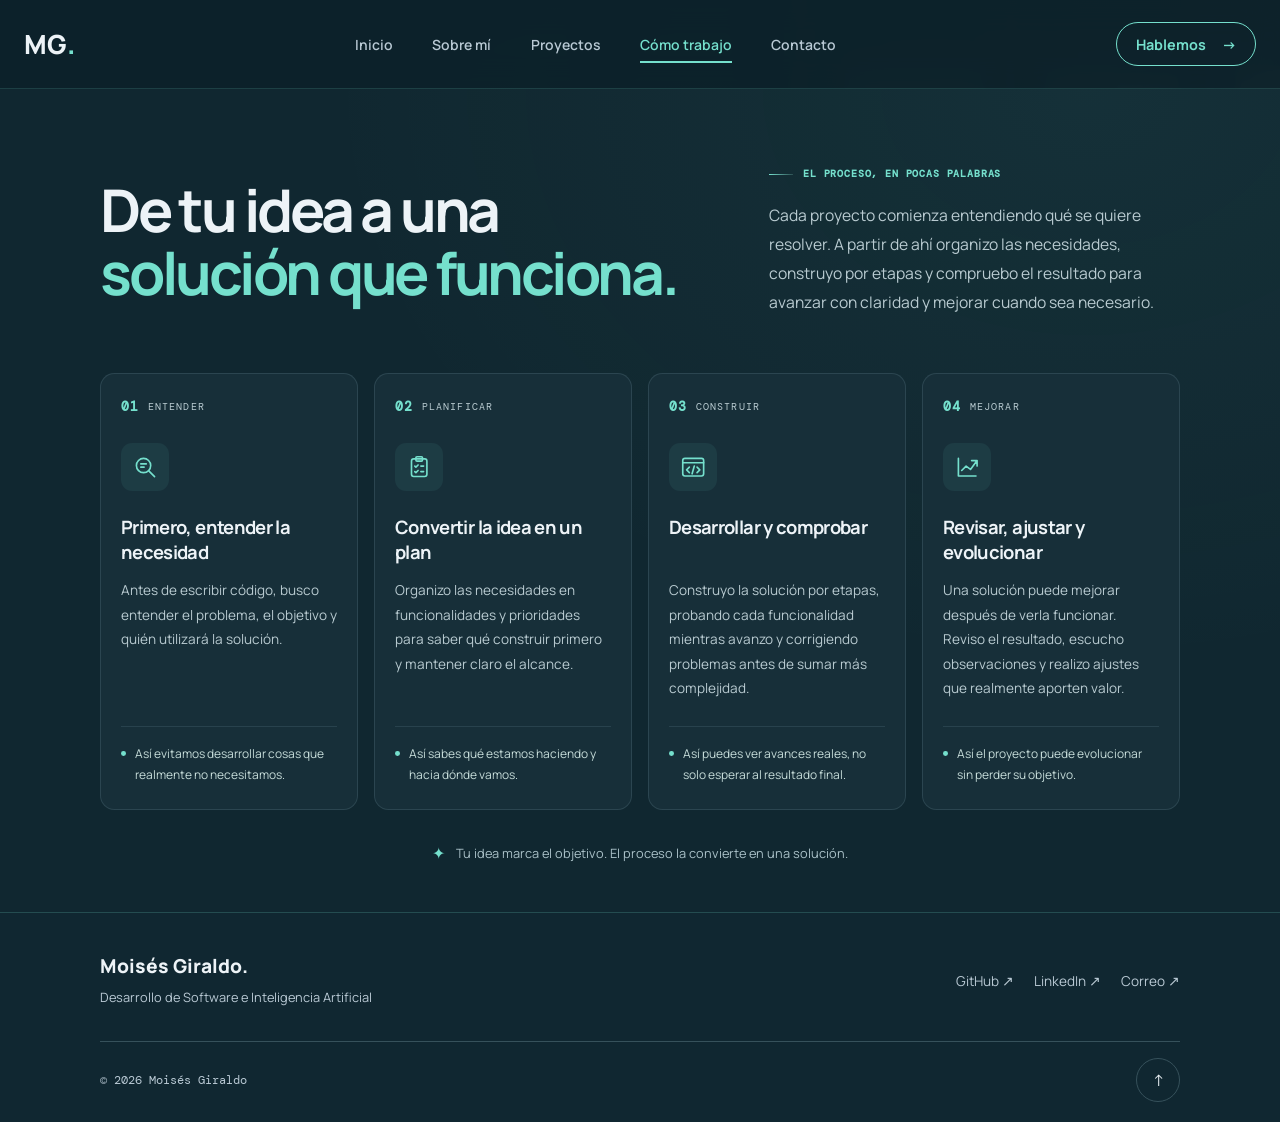
==== commit 103fe483: "style: simplificar seccion de proceso e iconos" ====
--- a/como-trabajo.html
+++ b/como-trabajo.html
@@ -9,6 +9,7 @@
     <link rel="stylesheet" href="css/styles.css">
     <script src="js/app.js" defer></script>
     <link rel="stylesheet" href="css/visual.css">
+    <link rel="stylesheet" href="css/proceso.css">
   </head>
   <body>
     <a class="skip-link" href="#contenido">Saltar al contenido</a>
@@ -24,50 +25,89 @@
         <a class="header-cta" href="contacto.html">Hablemos <span aria-hidden="true">→</span></a>
       </div>
     </header>
-    <main id="contenido">
-      <section class="page-intro section-wrap" aria-labelledby="page-title">
-        <p class="eyebrow">03 — Mi proceso</p>
-        <h1 class="page-title" id="page-title">Cómo trabajo</h1>
-        <p class="page-description">Entender el problema, construir por etapas y mejorar con cada entrega.</p>
-      </section>
-      <section class="work-hero section-wrap" aria-labelledby="method-title">
-        <img src="assets/proceso-scrum.jpg" alt="" width="2172" height="724" decoding="async" fetchpriority="high">
-        <div class="work-hero-copy">
-          <p class="eyebrow">Enfoque ágil · Scrum</p>
-          <h2 id="method-title">Objetivos claros.<br><span>Mejora continua.</span></h2>
-          <p>Me interesa incorporar Scrum a mi formación: organizar prioridades, compartir avances y aprender de la retroalimentación.</p>
+    <main id="contenido" class="process-main">
+      <section class="process-page section-wrap" aria-labelledby="process-title">
+        <div class="process-header">
+          <h1 id="process-title" class="process-title">De tu idea a una<br><span>solución que funciona.</span></h1>
+          <div class="process-intro">
+            <p class="process-kicker"><span class="process-kicker-line"></span> EL PROCESO, EN POCAS PALABRAS</p>
+            <p class="process-summary">Cada proyecto comienza entendiendo qué se quiere resolver. A partir de ahí organizo las necesidades, construyo por etapas y compruebo el resultado para avanzar con claridad y mejorar cuando sea necesario.</p>
+            <div class="process-dots" aria-hidden="true">
+              <span></span><span></span><span></span><span></span>
+            </div>
+          </div>
         </div>
-      </section>
-      <section class="scrum-section section-wrap" aria-labelledby="scrum-title">
-        <div class="scrum-heading">
-          <div><p class="eyebrow">El ciclo, en pocas palabras</p><h2 id="scrum-title">De la idea a una entrega útil.</h2></div>
-          <p>Scrum es un marco de trabajo en equipo. El Product Backlog ordena las necesidades; cada sprint dura un mes o menos y busca un resultado utilizable.</p>
+
+        <div class="process-grid" aria-label="Proceso de trabajo">
+          <article class="process-card">
+            <div class="process-card-head">
+              <span class="process-index">01</span>
+              <span class="process-label">ENTENDER</span>
+            </div>
+            <div class="process-icon process-icon-search" aria-hidden="true">
+              <svg viewBox="0 0 24 24" aria-hidden="true" focusable="false"><circle cx="10.5" cy="10.5" r="6.5"></circle><path d="m15.5 15.5 5 5M8 9h5M8 12h3"></path></svg>
+            </div>
+            <h2>Primero, entender la necesidad</h2>
+            <p>Antes de escribir código, busco entender el problema, el objetivo y quién utilizará la solución.</p>
+            <div class="process-accent">
+              <span class="process-bullet"></span>
+              <p>Así evitamos desarrollar cosas que realmente no necesitamos.</p>
+            </div>
+          </article>
+
+          <article class="process-card">
+            <div class="process-card-head">
+              <span class="process-index">02</span>
+              <span class="process-label">PLANIFICAR</span>
+            </div>
+            <div class="process-icon process-icon-plan" aria-hidden="true">
+              <svg viewBox="0 0 24 24" aria-hidden="true" focusable="false"><rect x="5" y="4.5" width="14" height="16" rx="2"></rect><rect x="9" y="2.5" width="6" height="4" rx="1"></rect><path d="m8 11 1 1 2-2M13.5 11h2.5m-8 5 1 1 2-2m2.5 1H16"></path></svg>
+            </div>
+            <h2>Convertir la idea en un plan</h2>
+            <p>Organizo las necesidades en funcionalidades y prioridades para saber qué construir primero y mantener claro el alcance.</p>
+            <div class="process-accent">
+              <span class="process-bullet"></span>
+              <p>Así sabes qué estamos haciendo y hacia dónde vamos.</p>
+            </div>
+          </article>
+
+          <article class="process-card">
+            <div class="process-card-head">
+              <span class="process-index">03</span>
+              <span class="process-label">CONSTRUIR</span>
+            </div>
+            <div class="process-icon process-icon-build" aria-hidden="true">
+              <svg viewBox="0 0 24 24" aria-hidden="true" focusable="false"><rect x="2.5" y="4" width="19" height="16" rx="2"></rect><path d="M2.5 8h19m-13 4-2.5 2.5L8.5 17m7-5 2.5 2.5-2.5 2.5m-2.5-6-2 7"></path></svg>
+            </div>
+            <h2>Desarrollar y comprobar</h2>
+            <p>Construyo la solución por etapas, probando cada funcionalidad mientras avanzo y corrigiendo problemas antes de sumar más complejidad.</p>
+            <div class="process-accent">
+              <span class="process-bullet"></span>
+              <p>Así puedes ver avances reales, no solo esperar al resultado final.</p>
+            </div>
+          </article>
+
+          <article class="process-card">
+            <div class="process-card-head">
+              <span class="process-index">04</span>
+              <span class="process-label">MEJORAR</span>
+            </div>
+            <div class="process-icon process-icon-improve" aria-hidden="true">
+              <svg viewBox="0 0 24 24" aria-hidden="true" focusable="false"><path d="M4 4v16h16M7 15l4-4 4 3 6-8M16 6h5v5"></path></svg>
+            </div>
+            <h2>Revisar, ajustar y evolucionar</h2>
+            <p>Una solución puede mejorar después de verla funcionar. Reviso el resultado, escucho observaciones y realizo ajustes que realmente aporten valor.</p>
+            <div class="process-accent">
+              <span class="process-bullet"></span>
+              <p>Así el proyecto puede evolucionar sin perder su objetivo.</p>
+            </div>
+          </article>
         </div>
-        <ol class="scrum-steps">
-          <li>
-            <svg class="scrum-icon" viewBox="0 0 48 48" aria-hidden="true"><rect x="10" y="8" width="28" height="34" rx="4"/><path d="M18 8V5h12v3M17 19h14M17 26h14M17 33h8"/></svg>
-            <span class="scrum-step-label">01 · Sprint Planning</span><h3>Acordar el objetivo</h3><p>Elegir qué aportar y cómo hacerlo. El plan queda en el Sprint Backlog.</p>
-          </li>
-          <li>
-            <svg class="scrum-icon" viewBox="0 0 48 48" aria-hidden="true"><rect x="5" y="8" width="38" height="28" rx="4"/><path d="m19 17-6 5 6 5m10-10 6 5-6 5M17 42h14M24 36v6"/></svg>
-            <span class="scrum-step-label">02 · Desarrollo y Daily Scrum</span><h3>Construir y ajustar</h3><p>Crear y comprobar la solución. Los desarrolladores revisan el avance en una reunión diaria de 15 minutos.</p>
-          </li>
-          <li>
-            <svg class="scrum-icon" viewBox="0 0 48 48" aria-hidden="true"><rect x="6" y="7" width="36" height="27" rx="4"/><path d="m16 20 6 6 11-12M24 34v8m-8 0 8-8 8 8"/></svg>
-            <span class="scrum-step-label">03 · Sprint Review</span><h3>Revisar el resultado</h3><p>Inspeccionar lo construido con las personas interesadas y adaptar las próximas prioridades.</p>
-          </li>
-          <li>
-            <svg class="scrum-icon" viewBox="0 0 48 48" aria-hidden="true"><path d="M38 18A15 15 0 0 0 12 12l-5 6m0-10v10h10M10 30a15 15 0 0 0 26 6l5-6m0 10V30H31"/></svg>
-            <span class="scrum-step-label">04 · Sprint Retrospective</span><h3>Mejorar el proceso</h3><p>Acordar cambios para trabajar mejor en el siguiente sprint.</p>
-          </li>
-        </ol>
-        <p class="scrum-repeat"><span aria-hidden="true">↻</span> Un nuevo sprint, una nueva oportunidad de mejorar.</p>
-        <div class="scrum-roles" aria-label="Responsabilidades en Scrum">
-          <p><strong>Product Owner</strong>Prioriza el valor del producto.</p>
-          <p><strong>Scrum Master</strong>Ayuda al equipo a aplicar Scrum.</p>
-          <p><strong>Developers</strong>Construyen un incremento que cumple la Definition of Done.</p>
+
+        <div class="process-footer">
+          <span class="process-footer-icon">✦</span>
+          <p>Tu idea marca el objetivo. El proceso la convierte en una solución.</p>
         </div>
-        <div class="work-next"><a class="button button-primary" href="proyectos.html">Explorar mis proyectos <span aria-hidden="true">↗</span></a><a class="scrum-source" href="https://scrumguides.org/scrum-guide.html" target="_blank" rel="noopener noreferrer">Referencia: Guía Scrum <span aria-hidden="true">↗</span></a></div>
       </section>
     </main>
     <footer class="site-footer">
--- a/css/styles.css
+++ b/css/styles.css
@@ -200,68 +200,68 @@
 a.contact-row:hover { background: #e2e7df; }
 .site-nav a[aria-current="page"] { text-decoration: underline; text-underline-offset: 0.4rem; }
 
-/* Proceso de trabajo y resumen visual de Scrum. */
-.work-hero { position: relative; isolation: isolate; overflow: hidden; border-radius: 1rem; background: var(--deep); color: #fff; }
-.work-hero > img { position: absolute; inset: 0; z-index: -2; width: 100%; height: 100%; object-fit: cover; object-position: 65% center; }
-.work-hero::before { position: absolute; inset: 0; z-index: -1; content: ''; background: linear-gradient(90deg, rgb(15 32 24 / 96%), rgb(15 32 24 / 80%) 40%, rgb(15 32 24 / 5%)); }
-.work-hero-copy { max-width: 36rem; padding: clamp(1.5rem, 4vw, 3rem); }
-.work-hero .eyebrow { color: #d4e8c5; }
-.work-hero h2 { margin-bottom: 1rem; font-size: clamp(2rem, 4.5vw, 3.5rem); line-height: 1.1; letter-spacing: -0.05em; }
-.work-hero h2 span { color: var(--accent); }
-.work-hero-copy > p:last-child { max-width: 27rem; margin: 0; color: #e1e9e2; font-size: 0.9rem; line-height: 1.8; }
-.scrum-section { padding-block: clamp(2.5rem, 5vw, 4rem); }
-.scrum-heading { display: grid; grid-template-columns: 1fr 1fr; align-items: end; gap: 2rem; margin-bottom: 1.5rem; }
-.scrum-heading h2 { margin: 0; max-width: 25rem; font-size: clamp(1.75rem, 3vw, 2.5rem); line-height: 1.15; letter-spacing: -0.04em; }
-.scrum-heading > p { margin: 0; color: var(--muted); font-size: 0.88rem; line-height: 1.8; }
-.scrum-steps { display: grid; grid-template-columns: repeat(4, minmax(0, 1fr)); gap: 1rem; padding: 0; margin: 0; list-style: none; }
-.scrum-steps li { padding: 1.25rem; border: 1px solid var(--line); border-radius: 0.8rem; background: rgb(255 255 255 / 70%); }
-.scrum-icon { display: block; width: 3rem; height: 3rem; margin-bottom: 1.25rem; padding: 0.35rem; border-radius: 0.65rem; background: #e8eedf; fill: none; stroke: var(--deep); stroke-width: 2; stroke-linecap: round; stroke-linejoin: round; }
-.scrum-step-label { display: block; min-height: 2.5em; color: #537039; font: 0.65rem/1.6 var(--mono); }
-.scrum-steps h3 { margin: 0.6rem 0; font-size: 1.05rem; line-height: 1.3; }
-.scrum-steps p { margin: 0; color: var(--muted); font-size: 0.82rem; line-height: 1.75; }
-.scrum-repeat { margin: 1rem 0 2rem; color: var(--deep); font-size: 0.8rem; text-align: center; line-height: 1.7; }
-.scrum-repeat span { margin-right: 0.4rem; font-size: 1.1rem; }
-.scrum-roles { display: grid; grid-template-columns: repeat(3, minmax(0, 1fr)); gap: 1.5rem; padding-block: 1.5rem; border-block: 1px solid var(--line); }
-.scrum-roles p { margin: 0; color: var(--muted); font-size: 0.8rem; line-height: 1.7; }
-.scrum-roles strong { display: block; margin-bottom: 0.3rem; color: var(--ink); }
-.work-next { display: flex; flex-wrap: wrap; justify-content: space-between; align-items: center; gap: 1.5rem; margin-top: 2rem; }
-.scrum-source { padding-block: 0.75rem; color: var(--muted); font-size: 0.75rem; text-decoration: underline; text-underline-offset: 0.25rem; }
-@media (max-width: 900px) { .scrum-steps { grid-template-columns: repeat(2, minmax(0, 1fr)); } }
-@media (max-width: 680px) {
-  .scrum-heading { grid-template-columns: 1fr; gap: 1rem; }
-  .work-hero::before { background: rgb(15 32 24 / 80%); }
-  .scrum-roles { grid-template-columns: 1fr; gap: 1rem; }
-}
-@media (max-width: 420px) { .scrum-steps { grid-template-columns: 1fr; } }
-
 /* Portadas panorámicas de todos los repositorios. */
 .repository-gallery { margin-bottom: clamp(3rem, 7vw, 6rem); }
 .repository-gallery-heading { display: flex; justify-content: space-between; flex-wrap: wrap; gap: 0.5rem 2rem; padding-block: 1rem; border-top: 1px solid var(--line); }
 .repository-gallery-heading p { margin: 0; color: var(--muted); font-size: 0.75rem; line-height: 1.7; }
 .repository-cover-list { display: grid; gap: 1.25rem; }
-.repository-cover { position: relative; isolation: isolate; min-height: 260px; overflow: hidden; border-radius: 0.85rem; background: #15241f; color: #fff; box-shadow: 0 8px 24px rgb(25 38 32 / 8%); }
-.repository-cover-image { position: absolute; inset: 0; z-index: -2; width: 100%; height: 100%; object-fit: cover; object-position: center; transition: transform 300ms ease; }
-.repository-cover::before { position: absolute; inset: 0; z-index: -1; content: ''; background: linear-gradient(90deg, rgb(8 17 14 / 94%) 0%, rgb(8 17 14 / 83%) 32%, rgb(8 17 14 / 35%) 66%, rgb(8 17 14 / 8%) 100%); }
-.repository-cover-content { max-width: 42rem; padding: clamp(1.5rem, 3vw, 2.25rem); }
+.repository-cover { position: relative; min-width: 0; min-height: 260px; overflow: hidden; border: 1px solid rgb(185 201 212 / 18%); border-radius: 0.85rem; background: #15241f; color: #fff; box-shadow: 0 8px 24px rgb(25 38 32 / 8%); }
+.repository-cover-link { position: absolute; inset: 0; display: block; overflow: hidden; color: inherit; text-decoration: none; }
+.repository-cover-image { position: absolute; inset: 0; z-index: 0; width: 100%; height: 100%; object-fit: cover; object-position: center; transition: transform 300ms ease; }
+.repository-cover-link::before { position: absolute; inset: auto 0 0; z-index: 1; height: 38%; content: ''; background: linear-gradient(transparent, rgb(0 0 0 / 74%)); }
+.repository-cover-link::after { position: absolute; inset: 0; z-index: 1; content: ''; background: linear-gradient(90deg, rgb(8 17 14 / 94%) 0%, rgb(8 17 14 / 83%) 32%, rgb(8 17 14 / 35%) 66%, rgb(8 17 14 / 8%) 100%); opacity: 0; transition: opacity 220ms ease; }
+.repository-cover-content { position: absolute; inset: 0; z-index: 2; display: flex; flex-direction: column; align-items: flex-start; justify-content: center; max-width: 42rem; padding: clamp(1.5rem, 3vw, 2.25rem); }
+.repository-cover-content > :not(h2) { opacity: 0; transform: translateY(0.35rem); transition: opacity 200ms ease, transform 200ms ease; }
 .repository-index { display: block; margin-bottom: 0.85rem; color: #d0e4c3; font: 0.65rem var(--mono); letter-spacing: 0.1em; }
-.repository-cover h2 { margin: 0 0 0.65rem; font-size: clamp(1.65rem, 3.3vw, 2.65rem); font-weight: 700; line-height: 1.1; letter-spacing: -0.045em; }
+.repository-cover h2 { position: absolute; right: 1.5rem; bottom: 1.2rem; left: 1.5rem; margin: 0; color: #fff; font-size: clamp(1.2rem, 2.4vw, 1.65rem); font-weight: 700; line-height: 1.15; text-shadow: 0 1px 8px rgb(0 0 0 / 60%); }
 .repository-cover-content > p { max-width: 30rem; margin-bottom: 1rem; color: #e2e8e3; font-size: 0.85rem; line-height: 1.65; }
-.repository-tech { display: flex; flex-wrap: wrap; gap: 0.4rem; margin: 0 0 1rem; padding: 0; list-style: none; }
+.repository-tech { display: flex; flex-wrap: wrap; gap: 0.4rem; margin: 0 0 0.8rem; padding: 0; list-style: none; }
 .repository-tech li { padding: 0.3rem 0.5rem; border: 1px solid rgb(255 255 255 / 28%); border-radius: 0.25rem; background: rgb(8 17 14 / 45%); color: #edf4e9; font: 0.65rem var(--mono); }
-.repository-links { display: flex; flex-wrap: wrap; gap: 0.6rem; }
-.cover-link { display: inline-flex; align-items: center; justify-content: center; gap: 0.9rem; min-height: 44px; padding: 0.65rem 0.9rem; border: 1px solid rgb(255 255 255 / 55%); border-radius: 0.4rem; background: rgb(8 17 14 / 65%); color: #fff; font-size: 0.75rem; font-weight: 700; transition: background 160ms ease, color 160ms ease; }
-.cover-link-primary { border-color: #b4ee5c; background: #b4ee5c; color: #15241f; }
-.cover-link:hover { border-color: #fff; background: #fff; color: #15241f; }
-.cover-link:focus-visible { outline: 3px solid #b4ee5c; outline-offset: 4px; }
+.repository-open { display: inline-flex; align-items: center; gap: 0.5rem; min-height: 40px; margin-top: 0.35rem; padding: 0.55rem 0.8rem; border: 1px solid rgb(255 255 255 / 70%); border-radius: 0.25rem; font-size: 0.75rem; font-weight: 700; }
+.repository-cover-link:focus-visible { outline: 3px solid var(--accent); outline-offset: -5px; }
 @media (hover: hover) {
-  .repository-cover:hover .repository-cover-image { transform: scale(1.025); }
-}
+  .repository-cover-link:hover .repository-cover-image { transform: scale(1.035); }
+  .repository-cover-link:hover::after { opacity: 1; }
+  .repository-cover-link:hover .repository-cover-content > :not(h2) { opacity: 1; transform: translateY(0); }
+}
+.repository-cover-link:focus-visible::after, .repository-cover-link:focus-visible .repository-cover-content > :not(h2) { opacity: 1; transform: translateY(0); }
 @media (max-width: 680px) {
   .repository-cover { min-height: 300px; }
   .repository-cover-image { object-position: 70% center; }
-  .repository-cover::before { background: linear-gradient(90deg, rgb(8 17 14 / 91%), rgb(8 17 14 / 68%) 65%, rgb(8 17 14 / 35%)); }
   .repository-cover-content { padding: 1.5rem 1.25rem; }
   .repository-cover h2 { font-size: clamp(1.65rem, 7vw, 2.25rem); }
+}
+
+.project-detail-shell { width: min(100% - 3rem, 1240px); margin-inline: auto; padding-block: clamp(1.5rem, 4vw, 3rem) 5rem; }
+.project-detail-back { display: inline-flex; align-items: center; gap: 0.6rem; min-height: 44px; color: var(--muted); font-size: 0.8rem; text-decoration: none; }
+.project-detail-back:hover { color: var(--accent); }
+.project-detail-heading { display: grid; grid-template-columns: 1fr minmax(15rem, 0.5fr); align-items: end; gap: 2rem; margin-block: clamp(2.5rem, 6vw, 5rem); }
+.project-detail-heading .eyebrow, .project-detail-copy .eyebrow { color: var(--accent); font: 0.7rem var(--mono); text-transform: uppercase; }
+.project-detail-heading h1 { max-width: 12ch; margin: 0; font-size: clamp(3rem, 7vw, 6rem); line-height: 0.98; }
+.project-detail-heading > p { max-width: 26rem; margin: 0 0 0.3rem; color: var(--muted); line-height: 1.7; }
+.project-detail-grid { display: grid; grid-template-columns: minmax(0, 1.2fr) minmax(18rem, 0.8fr); align-items: center; gap: clamp(2rem, 6vw, 6rem); }
+.project-detail-media { position: relative; min-width: 0; margin: 0; overflow: hidden; aspect-ratio: 1.35; border: 1px solid var(--line); border-radius: 0.5rem; background: var(--surface); }
+.project-detail-media img { display: block; width: 100%; height: 100%; object-fit: cover; }
+.project-detail-media figcaption { position: absolute; right: 0.8rem; bottom: 0.8rem; padding: 0.4rem 0.55rem; background: rgb(0 0 0 / 62%); color: #fff; font: 0.62rem var(--mono); }
+.project-detail-copy h2 { margin: 0 0 1rem; font-size: clamp(2rem, 4vw, 3.25rem); line-height: 1.05; }
+.project-detail-copy > p { max-width: 36rem; color: var(--muted); font-size: 1rem; line-height: 1.8; }
+.project-detail-tech { display: flex; flex-wrap: wrap; gap: 0.5rem; margin-block: 1.5rem 2rem; }
+.project-detail-tech:empty { display: none; }
+.project-detail-tech li { padding: 0.4rem 0.65rem; border: 1px solid var(--line); border-radius: 999px; color: var(--muted); font: 0.7rem var(--mono); list-style: none; }
+.project-detail-actions { display: flex; flex-wrap: wrap; gap: 0.7rem; }
+.project-detail-button { display: inline-flex; align-items: center; justify-content: center; gap: 0.65rem; min-height: 46px; padding: 0.7rem 1rem; border: 1px solid var(--line); border-radius: 0.3rem; color: var(--ink); font-size: 0.8rem; font-weight: 700; text-decoration: none; }
+.project-detail-button[hidden] { display: none; }
+.project-detail-button-primary { border-color: var(--accent); background: var(--accent); color: #102a2a; }
+.project-detail-button:hover { border-color: var(--accent); }
+.project-detail-button[aria-disabled="true"] { color: var(--muted); cursor: not-allowed; }
+.project-detail-error { width: min(100% - 3rem, 60rem); margin: 15vh auto; color: var(--ink); }
+.project-detail-error a { color: var(--accent); }
+@media (max-width: 760px) {
+  .project-detail-shell { width: min(100% - 2rem, 1240px); }
+  .project-detail-heading { grid-template-columns: 1fr; gap: 1rem; margin-block: 2.5rem; }
+  .project-detail-heading h1 { max-width: 14ch; font-size: clamp(3rem, 14vw, 4.5rem); }
+  .project-detail-grid { grid-template-columns: 1fr; gap: 2rem; }
+  .project-detail-media { aspect-ratio: 1.2; }
 }
 @media (min-width: 681px) {
   .site-nav { gap: clamp(0.25rem, 1.5vw, 1.25rem); }
@@ -345,3 +345,56 @@
 @media (prefers-reduced-motion: reduce) {
   .button-primary:hover { transform: none; }
 }
+
+.contact-page-layout { width: min(100% - 3rem, 1080px); min-height: calc(100svh - 11rem); display: grid; grid-template-columns: minmax(0, 1.1fr) minmax(15rem, 0.95fr) minmax(21rem, 1.25fr); align-items: start; gap: clamp(1.25rem, 2.5vw, 2.25rem); margin-inline: auto; padding-block: 3.75rem 2rem; }
+.contact-intro > .eyebrow, .contact-form-heading > .eyebrow { margin-bottom: 0.75rem; }
+.contact-intro h1 { margin: 0 0 1rem; font-size: clamp(2.65rem, 4.3vw, 3.55rem); line-height: 0.98; }
+.contact-intro h1 span { color: var(--accent); }
+.contact-intro > p:not(.eyebrow) { max-width: 28rem; margin-bottom: 2rem; color: var(--muted); font-size: 0.92rem; line-height: 1.7; }
+.contact-artwork { height: 13rem; max-width: 26rem; margin-top: 1.5rem; overflow: hidden; opacity: 0.9; mask-image: linear-gradient(180deg, transparent 0%, #000 13%, #000 78%, transparent 100%); }
+.contact-artwork img { display: block; width: 100%; height: 100%; object-fit: cover; object-position: 20% 68%; mix-blend-mode: screen; }
+.contact-reasons { margin-top: 1.3rem; }
+.contact-reasons .eyebrow, .contact-small-heading { margin: 0 0 0.9rem; color: var(--ink); font: 600 0.72rem var(--sans); }
+.contact-reasons ul { display: grid; gap: 0.55rem; margin: 0; padding: 0; color: var(--muted); font-size: 0.76rem; list-style: none; }
+.contact-reasons li::before { margin-right: 0.55rem; color: var(--accent); content: '↗'; }
+.contact-channels { min-width: 0; }
+.contact-channels .contact-list { display: grid; gap: 0.55rem; padding: 0; border: 0; background: transparent; }
+.contact-channels .contact-row { min-height: 3.6rem; grid-template-columns: minmax(0, 1fr) minmax(0, 1.1fr) auto; gap: 0.45rem; padding: 0.65rem; border: 1px solid var(--line); border-radius: 0.3rem; background: rgb(28 53 64 / 72%); font-size: 0.68rem; }
+.contact-label { display: inline-flex; align-items: center; gap: 0.45rem; min-width: 0; }
+.contact-icon { width: 1rem; height: 1rem; flex: 0 0 auto; fill: none; stroke: var(--accent); stroke-linecap: round; stroke-linejoin: round; stroke-width: 1.7; }
+.contact-channels .contact-row:nth-child(2) .contact-icon { fill: var(--accent); stroke: none; }
+.contact-channels .contact-row > span:nth-child(2) { overflow-wrap: anywhere; }
+.contact-channels .contact-row > span:last-child { font-size: 0.8rem; }
+.contact-form-panel { min-width: 0; padding: clamp(1rem, 2vw, 1.4rem); border: 1px solid var(--line); border-radius: 0.55rem; background: rgb(28 53 64 / 88%); box-shadow: 0 14px 40px rgb(0 0 0 / 12%); }
+.contact-form-heading h2 { margin: 0 0 1.1rem; font-size: 1.05rem; line-height: 1.3; }
+.contact-form { display: grid; align-content: start; gap: 0.72rem; }
+.contact-field { display: grid; min-width: 0; gap: 0.35rem; }
+.contact-field label { font-size: 0.68rem; font-weight: 700; }
+.contact-field input, .contact-field select, .contact-field textarea { width: 100%; min-height: 2.5rem; padding: 0.6rem 0.7rem; border: 1px solid var(--line); border-radius: 0.25rem; background: rgb(10 25 31 / 55%); color: var(--ink); font: 0.75rem var(--sans); }
+.contact-field textarea { min-height: 5.8rem; resize: vertical; line-height: 1.5; }
+.contact-field input:focus-visible, .contact-field select:focus-visible, .contact-field textarea:focus-visible { outline: 2px solid var(--accent); outline-offset: 2px; }
+.contact-form-actions { display: grid; gap: 0.5rem; }
+.contact-form-actions .button { min-height: 2.7rem; justify-self: start; padding: 0.7rem 0.9rem; cursor: pointer; font-size: 0.75rem; }
+.contact-form-status { margin: 0; color: var(--muted); font-size: 0.8rem; line-height: 1.7; }
+.contact-draft-link { display: inline-block; min-height: 44px; padding-block: 0.65rem; color: var(--accent); font-weight: 700; text-underline-offset: 0.2rem; }
+@media (max-width: 1050px) {
+  .contact-page-layout { min-height: auto; grid-template-columns: minmax(0, 1fr) minmax(19rem, 1fr); gap: 2rem; padding-block: 3rem; }
+  .contact-intro { grid-column: 1 / -1; max-width: 38rem; }
+  .contact-intro h1 { font-size: clamp(3rem, 6vw, 4rem); }
+  .contact-artwork { height: 10rem; }
+}
+@media (max-width: 680px) {
+  .contact-page-layout { width: calc(100% - 2rem); grid-template-columns: minmax(0, 1fr); gap: 1.75rem; padding-block: 2rem 3rem; }
+  .contact-intro { grid-column: auto; }
+  .contact-intro h1 { font-size: clamp(2.8rem, 12vw, 4rem); }
+  .contact-artwork { height: 9rem; max-width: none; margin-top: 1rem; }
+  .contact-channels .contact-list { grid-template-columns: repeat(3, minmax(0, 1fr)); }
+  .contact-channels .contact-row { min-height: 4rem; grid-template-columns: minmax(0, 1fr) minmax(0, 1fr) auto; align-content: center; }
+  .contact-label { flex-wrap: wrap; }
+  .contact-channels .contact-row > span:first-child { font-weight: 700; }
+  .contact-channels .contact-row > span:nth-child(2) { font-size: 0.62rem; }
+}
+@media (max-width: 420px) {
+  .contact-channels .contact-list { grid-template-columns: minmax(0, 1fr); }
+  .contact-channels .contact-row { min-height: 3.2rem; grid-template-columns: minmax(0, 1fr) minmax(0, 1.1fr) auto; }
+}
--- a/css/proceso.css
+++ b/css/proceso.css
@@ -0,0 +1,346 @@
+/* Proceso de trabajo y resumen visual de Scrum. */
+.process-page {
+  padding-block: clamp(3.5rem, 6vw, 5.5rem) 2rem;
+  color: var(--ink);
+}
+
+.process-header {
+  display: grid;
+  grid-template-columns: minmax(0, 1.2fr) minmax(0, 0.8fr);
+  align-items: end;
+  gap: 2rem;
+  margin-bottom: 2.5rem;
+}
+
+.process-intro {
+  display: flex;
+  flex-direction: column;
+  justify-content: flex-end;
+  min-height: 27rem;
+  padding-bottom: 1rem;
+}
+
+.process-kicker {
+  display: inline-flex;
+  align-items: center;
+  gap: 0.8rem;
+  margin: 0 0 2rem;
+  color: #d5ebee;
+  font: 600 0.8rem/1.2 var(--mono);
+  letter-spacing: 0.12em;
+  text-transform: uppercase;
+}
+
+.process-kicker-line {
+  display: inline-block;
+  width: 3.2rem;
+  height: 2px;
+  background: linear-gradient(90deg, var(--accent) 0%, rgba(150, 216, 202, 0.2) 100%);
+}
+
+.process-summary {
+  max-width: 42rem;
+  margin: 0;
+  color: #dce8eb;
+  font-size: clamp(1.05rem, 2vw, 1.7rem);
+  line-height: 1.55;
+}
+
+.process-dots {
+  display: flex;
+  gap: 0.8rem;
+  margin-top: 2rem;
+}
+
+.process-dots span {
+  display: block;
+  width: 3.6rem;
+  height: 0.3rem;
+  border-radius: 999px;
+  background: rgba(150, 216, 202, 0.65);
+}
+
+.process-title {
+  margin: 0;
+  font-size: clamp(3.2rem, 7vw, 6.2rem);
+  line-height: 0.88;
+  letter-spacing: -0.065em;
+  font-weight: 800;
+  text-align: left;
+}
+
+.process-title span {
+  display: inline-block;
+  color: var(--accent);
+}
+
+.process-dots span {
+  display: block;
+  width: 3.6rem;
+  height: 0.3rem;
+  border-radius: 999px;
+  background: rgba(150, 216, 202, 0.65);
+}
+
+.process-grid {
+  display: grid;
+  grid-template-columns: repeat(4, minmax(0, 1fr));
+  gap: 1rem;
+  margin-top: 1rem;
+}
+
+.process-card {
+  display: flex;
+  flex-direction: column;
+  min-height: 26.5rem;
+  padding: 1.1rem 1.1rem 1.3rem;
+  border: 1px solid rgba(150, 216, 202, 0.38);
+  border-radius: 1.1rem;
+  background: rgba(25, 44, 58, 0.72);
+  box-shadow: inset 0 1px 0 rgba(255, 255, 255, 0.04), 0 18px 32px rgba(4, 15, 20, 0.18);
+}
+
+.process-card-head {
+  display: flex;
+  align-items: center;
+  gap: 0.7rem;
+  margin-bottom: 1.4rem;
+  font-family: var(--mono);
+  font-size: 0.78rem;
+  letter-spacing: 0.08em;
+  text-transform: uppercase;
+}
+
+.process-index {
+  color: var(--accent);
+  font-weight: 700;
+}
+
+.process-label {
+  color: #d5ebee;
+  opacity: 0.86;
+}
+
+.process-icon {
+  display: grid;
+  place-items: center;
+  width: 100%;
+  min-height: 7.5rem;
+  margin-bottom: 1.25rem;
+  border-radius: 0.85rem;
+  background: linear-gradient(180deg, rgba(150, 216, 202, 0.12), rgba(150, 216, 202, 0.03));
+  border: 1px solid rgba(150, 216, 202, 0.18);
+}
+
+.process-icon svg {
+  width: 5rem;
+  height: 5rem;
+  fill: none;
+  stroke: var(--accent);
+  stroke-width: 4;
+  stroke-linecap: round;
+  stroke-linejoin: round;
+}
+
+.process-card h2 {
+  margin: 0 0 0.85rem;
+  font-size: clamp(1.2rem, 2vw, 1.75rem);
+  line-height: 1.2;
+  letter-spacing: -0.04em;
+}
+
+.process-card p {
+  margin: 0;
+  color: #d6e2e5;
+  font-size: 0.92rem;
+  line-height: 1.7;
+}
+
+.process-accent {
+  display: flex;
+  align-items: flex-start;
+  gap: 0.7rem;
+  margin-top: auto;
+  padding-top: 1.2rem;
+  border-top: 1px solid rgba(150, 216, 202, 0.24);
+}
+
+.process-bullet {
+  display: inline-block;
+  width: 1.1rem;
+  height: 1.1rem;
+  margin-top: 0.2rem;
+  border-radius: 50%;
+  background: var(--accent);
+  box-shadow: 0 0 0 4px rgba(150, 216, 202, 0.12);
+}
+
+.process-accent p {
+  color: #dfeef0;
+  font-size: 0.8rem;
+}
+
+.process-footer {
+  display: flex;
+  align-items: center;
+  justify-content: center;
+  gap: 0.8rem;
+  margin-top: 2.3rem;
+  padding-top: 1.5rem;
+  border-top: 1px solid rgba(150, 216, 202, 0.2);
+  color: #dfeef0;
+  font-size: clamp(1.1rem, 2vw, 1.7rem);
+  text-align: center;
+}
+
+.process-footer-icon {
+  color: var(--accent);
+  font-size: 1.5rem;
+}
+
+.process-footer p {
+  margin: 0;
+  display: inline;
+  font-weight: 600;
+}
+
+@media (max-width: 980px) {
+  .process-header,
+  .process-intro {
+    grid-template-columns: 1fr;
+  }
+
+  .process-grid {
+    grid-template-columns: repeat(2, minmax(0, 1fr));
+  }
+}
+
+@media (max-width: 680px) {
+  .process-page {
+    padding-top: 3rem;
+  }
+
+  .process-kicker {
+    font-size: 0.68rem;
+    letter-spacing: 0.1em;
+  }
+
+  .process-title {
+    font-size: clamp(2.7rem, 13vw, 4.5rem);
+  }
+
+  .process-intro p {
+    font-size: 1rem;
+  }
+
+  .process-dots {
+    justify-content: flex-start;
+  }
+
+  .process-grid {
+    grid-template-columns: 1fr;
+  }
+
+  .process-card {
+    min-height: 0;
+  }
+
+  .process-footer {
+    flex-direction: column;
+    gap: 0.3rem;
+    font-size: 1.05rem;
+  }
+}
+
+/* Ajustes exclusivos de la sección Cómo trabajo. */
+.process-main {
+  background: radial-gradient(ellipse at 85% 0%, rgb(117 224 205 / 5%), transparent 50%), #102730;
+}
+.process-page { padding-block: clamp(3rem, 6vw, 5rem) 3rem; }
+.process-header {
+  grid-template-columns: minmax(0, 1.25fr) minmax(0, 0.85fr);
+  align-items: center;
+  gap: clamp(2rem, 5vw, 4.5rem);
+  margin-bottom: 3.5rem;
+}
+.process-title {
+  font-size: clamp(2.8rem, 4.6vw, 3.8rem);
+  line-height: 1.08;
+  letter-spacing: -0.055em;
+  font-weight: 700;
+  text-wrap: initial;
+}
+.process-intro { min-height: 0; padding: 0; }
+.process-kicker {
+  gap: 0.65rem;
+  margin-bottom: 1.15rem;
+  color: var(--accent);
+  font-size: 0.65rem;
+  line-height: 1.6;
+  letter-spacing: 0.08em;
+}
+.process-kicker-line { width: 1.5rem; height: 1px; flex-shrink: 0; }
+.process-summary { color: #b9cbd1; font-size: 0.98rem; line-height: 1.85; }
+.process-dots { display: none; }
+.process-grid { gap: 1rem; margin: 0; }
+.process-card {
+  position: relative;
+  min-height: 0;
+  padding: 1.5rem 1.25rem;
+  border: 1px solid rgb(156 195 204 / 15%);
+  border-radius: 0.9rem;
+  background: #172f39;
+  box-shadow: none;
+  transition: border-color 180ms ease, background 180ms ease;
+}
+.process-card-head { margin-bottom: 1.75rem; gap: 0.6rem; font-size: 0.65rem; }
+.process-index { font-size: 0.8rem; }
+.process-label { color: #b9cbd1; opacity: 1; letter-spacing: 0.1em; }
+.process-icon {
+  width: 3rem;
+  min-height: 3rem;
+  margin-bottom: 1.5rem;
+  border: 0;
+  border-radius: 0.7rem;
+  background: rgb(117 224 205 / 7%);
+}
+.process-icon svg { width: 1.65rem; height: 1.65rem; stroke-width: 1.5; }
+.process-card h2 {
+  min-height: 2.7em;
+  margin-bottom: 0.85rem;
+  font-size: 1.15rem;
+  line-height: 1.35;
+  letter-spacing: -0.035em;
+  text-wrap: initial;
+}
+.process-card > p { margin-bottom: 1.6rem; color: #b9cbd1; font-size: 0.85rem; line-height: 1.8; }
+.process-accent { gap: 0.6rem; padding-top: 1rem; border-color: rgb(156 195 204 / 13%); }
+.process-bullet { flex: 0 0 0.3rem; width: 0.3rem; height: 0.3rem; margin-top: 0.5rem; box-shadow: none; }
+.process-accent p { color: #c6dcd9; font-size: 0.75rem; line-height: 1.75; }
+.process-footer { margin-top: 2rem; padding-top: 0; border: 0; gap: 0.65rem; font-size: 0.8rem; color: #a9c0c7; }
+.process-footer-icon { font-size: 1rem; }
+.process-footer p { font-weight: 400; }
+@media (hover: hover) {
+  .process-card:hover { border-color: rgb(117 224 205 / 40%); background: #1a3540; }
+}
+@media (max-width: 980px) {
+  .process-header { grid-template-columns: 1fr; gap: 1.75rem; margin-bottom: 2.5rem; }
+  .process-intro { max-width: 38rem; }
+  .process-grid { grid-template-columns: repeat(2, minmax(0, 1fr)); }
+  .process-card h2 { min-height: 0; }
+}
+@media (max-width: 680px) {
+  .process-title { font-size: clamp(2.25rem, 9vw, 3.25rem); }
+  .process-intro .process-kicker { font-size: 0.62rem; }
+  .process-intro .process-summary { font-size: 0.92rem; }
+  .process-grid { grid-template-columns: 1fr; }
+  .process-card { padding: 1.5rem; }
+  .process-card-head { margin-bottom: 1.25rem; }
+  .process-icon { position: absolute; top: 1rem; right: 1.25rem; width: 2.5rem; min-height: 2.5rem; margin: 0; }
+  .process-icon svg { width: 1.4rem; height: 1.4rem; }
+  .process-card h2 { max-width: 85%; }
+  .process-footer { flex-direction: row; align-items: baseline; font-size: 0.75rem; line-height: 1.7; }
+}
+@media (prefers-reduced-motion: reduce) {
+  .process-card { transition: none; }
+}
